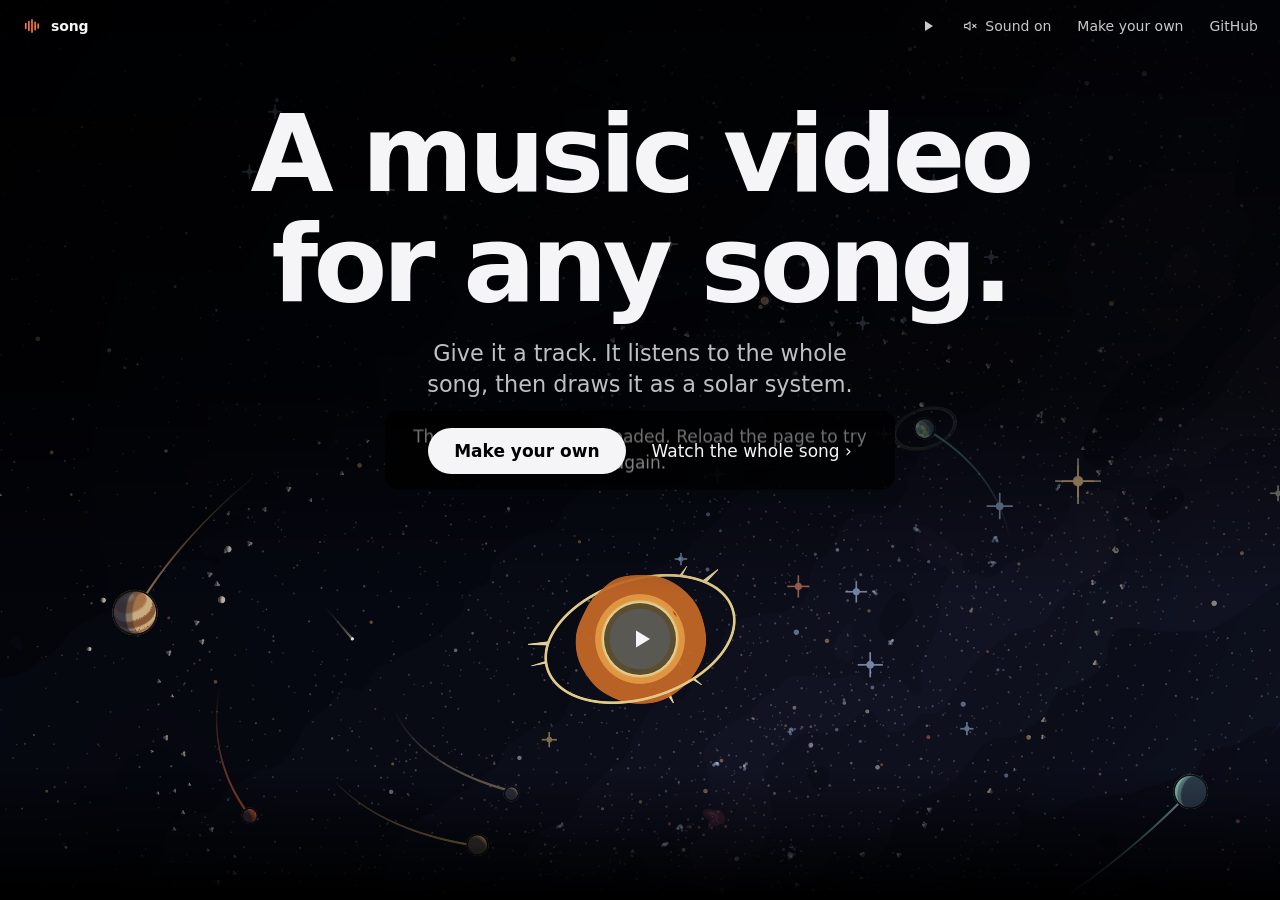
==== docs/index.html @ 8a6f92f2 "The picture is drawn under Safari's glass bar: it is part of a page that stands still, and what is r" ====
<!doctype html>
<html lang="en">
<head>
<meta charset="utf-8">
<meta name="viewport" content="width=device-width, initial-scale=1, viewport-fit=cover">
<meta name="color-scheme" content="dark">
<meta name="theme-color" content="#000000">
<title>song: a music video for any song</title>
<meta name="description" content="Give it a track. It listens to the whole song, then draws it as a solar system where every beat, note and word moves something. Free, open source, and made on your own Mac.">
<link rel="canonical" href="https://jugalm.com/song/">
<meta property="og:type" content="website">
<meta property="og:site_name" content="song">
<meta property="og:title" content="song: a music video for any song">
<meta property="og:description" content="Give it a track. It listens to the whole song, then draws it as a solar system where every beat, note and word moves something.">
<meta property="og:url" content="https://jugalm.com/song/">
<meta property="og:image" content="https://jugalm.com/song/img/card.jpg">
<meta property="og:image:width" content="1200">
<meta property="og:image:height" content="630">
<meta property="og:image:alt" content="A music video for any song. The Sun and its planets, drawn from a song.">
<meta name="twitter:card" content="summary_large_image">
<meta name="twitter:image" content="https://jugalm.com/song/img/card.jpg">
<script type="application/ld+json">{"@context":"https://schema.org","@type":"SoftwareApplication","@id":"https://jugalm.com/song/#app","name":"song","url":"https://jugalm.com/song/","applicationCategory":"MultimediaApplication","operatingSystem":"macOS","dateCreated":"2026","image":"https://jugalm.com/song/img/cosmos-still.webp","description":"Give it a track. It listens to the whole song, then draws it as a solar system where every beat, note and word moves something. Free, open source, and made on your own Mac.","sameAs":"https://github.com/nuterian/song","license":"https://opensource.org/licenses/MIT","offers":{"@type":"Offer","price":"0","priceCurrency":"USD"},"author":{"@type":"Person","@id":"https://jugalm.com/#me","name":"Jugal Manjeshwar","url":"https://jugalm.com/"},"isPartOf":{"@id":"https://jugalm.com/#site"}}</script>
<link rel="apple-touch-icon" href="video/icons/icon-180.png">
<link rel="icon" href="data:image/svg+xml,%3Csvg xmlns='http://www.w3.org/2000/svg' viewBox='0 0 32 32'%3E%3Crect width='32' height='32' rx='7' fill='%230b0d11'/%3E%3Cpath d='M6 20 L6 12 M11 23 L11 9 M16 26 L16 6 M21 22 L21 10 M26 19 L26 13' stroke='%23ff7a3d' stroke-width='2.6' stroke-linecap='round'/%3E%3C/svg%3E">
<!-- The poster is what the page paints first; the live picture arrives over it. -->
<link rel="preload" as="image" href="img/cosmos-still.webp" fetchpriority="high" media="(min-aspect-ratio: 1/1)">
<link rel="preload" as="image" href="img/cosmos-still-tall.webp" fetchpriority="high" media="(max-aspect-ratio: 1/1)">
<script>document.documentElement.classList.add("js");</script>
<style>
:root{
  --ink:#f5f5f7; --dim:#a1a1a6; --faint:#86868b; --line:#1d1d1f; --accent:#ff7a3d;
  --ease:cubic-bezier(.16,.84,.34,1);
  --mono:ui-monospace,SFMono-Regular,"SF Mono",Menlo,monospace;
}
*{box-sizing:border-box}
html{-webkit-text-size-adjust:100%;background:#000;overflow:hidden}
body{margin:0;background:#000;color:var(--ink);
  font:1.1875rem/1.45 -apple-system,BlinkMacSystemFont,"SF Pro Display","Segoe UI",system-ui,sans-serif;
  -webkit-font-smoothing:antialiased;overflow-x:clip}
a{color:inherit;text-decoration:none}
button{font:inherit;color:inherit;background:none;border:0;padding:0;cursor:pointer}
img{display:block;max-width:100%;height:auto}
:focus-visible{outline:2px solid var(--accent);outline-offset:3px;border-radius:8px}
h1,h2{margin:0;font-weight:700;letter-spacing:-.045em;line-height:1.02;text-wrap:balance}
h1{font-size:clamp(2.75rem,min(8.4vw,13.4svh),7.75rem)}     /* by the height too: a wide, short window keeps the Sun under the words */
h2{font-size:clamp(2.5rem,7.2vw,6.5rem)}
.lede{margin:.9em auto 0;max-width:30em;color:var(--dim);font-size:clamp(1.0625rem,1.75vw,1.5rem);line-height:1.35;text-wrap:balance}

/* The bar: a name and two ways on, over the picture. */
header{position:fixed;inset:0 0 auto;height:52px;display:flex;align-items:center;gap:26px;padding:0 max(22px,env(safe-area-inset-left));
  z-index:10;font-size:0.875rem;color:rgba(245,245,247,.82);white-space:nowrap;transition:background .4s var(--ease)}
header.solid{background:rgba(0,0,0,.72);backdrop-filter:saturate(1.6) blur(18px);-webkit-backdrop-filter:saturate(1.6) blur(18px)}
header .mark{display:flex;align-items:center;gap:9px;color:var(--ink);font-weight:600;letter-spacing:-.01em;margin-right:auto}
header .mark svg{width:20px;height:20px}
header a:hover{color:var(--ink)}
header a{padding:12px 8px;margin:0 -8px}
header .ctl{padding:14px;margin:-14px}
header .mark{padding:12px 8px 12px 0;margin-left:0}

/* The film: one picture, the whole screen, and over it the page, which is what scrolls. It
   is the video itself, drawn live and silent in a frame of its own; the poster is under it
   from the first paint. The page itself does not scroll: Safari (26, on an iPhone) does not
   draw what is fixed or sticky under its glass bar at the foot, and does draw the page, so
   the picture is part of the page, standing still, and what is read scrolls over it. */
.film{--bar:0px;timeline-scope:--page}
.page{position:absolute;left:0;top:0;width:100%;height:calc(100svh + var(--bar));z-index:1;overflow-x:hidden;overflow-y:auto;overscroll-behavior:contain;scroll-timeline:--page block}
.page:focus{outline:none}
/* where the Sun is: under the window's middle by --low in the first screen and --mid after it,
   and to its right by --side (the poster, the video and the play button all go by these).
   The picture goes on under a telephone's browser bar, where the bar is glass (Safari's):
   --bar is how far past the window it goes (on the film, set by the script to the screen's
   own foot on a telephone, since Safari's 100lvh stops short of it), and the middle of what
   is seen is above it. */
.screen{position:absolute;left:0;top:0;width:100%;height:calc(100svh + var(--bar));overflow:hidden;background:#000;z-index:0;--low:21svh;--mid:calc(var(--low) + 5svh);--side:0px}
/* The poster, which the video is drawn over: as wide as the window; it sits low, the Sun
   under what is said, on every screen of the film (a little lower after the first, where
   more is said). Its top and bottom go to black under two strips of its own, so it has no
   edge wherever it sits. (A mask did that first, and a mask over a canvas that is drawn
   sixty times a second is composited sixty times a second.) */
.pic{position:absolute;left:50%;top:50%;width:min(100vw,calc(100svh * 16 / 9 * 1.12));aspect-ratio:16/9;
  translate:calc(-50% + var(--side)) calc(-50% + var(--mid) - var(--bar) / 2);scale:1.12;will-change:translate,scale;
  transition:scale 2.8s var(--ease),translate 1.6s var(--ease);
  background:#000 url(img/cosmos-still.webp) center/cover no-repeat}
.pic::before,.pic::after{content:"";position:absolute;left:0;right:0;z-index:1;pointer-events:none}
.pic::before{top:-1px;height:22%;background:linear-gradient(to bottom,#000,rgba(0,0,0,0))}
.pic::after{bottom:-1px;height:18%;background:linear-gradient(to top,#000,rgba(0,0,0,0))}
.film.live .pic{scale:1}
.film[data-beat="0"] .pic{translate:calc(-50% + var(--side)) calc(-50% + var(--low) - var(--bar) / 2)}
/* the video over it: the whole window, whatever its shape, the picture going on round its
   frame; where the poster sits is where the video's Sun is set (the script asks, a frame at a time) */
.video{position:absolute;inset:0}
.video iframe{position:absolute;inset:0;width:100%;height:100%;border:0;opacity:0;scale:1.12;transition:opacity 1.4s var(--ease),scale 2.8s var(--ease)}
.film.live .video iframe{opacity:1;scale:1}
/* what is over the picture has the dark it needs, and no more: the picture is what is shown.
   What is said is at the head of the screen, where the dark is, and the Sun is under it. */
.veil{position:absolute;inset:0;background:#000;opacity:.12;transition:opacity 1.2s var(--ease);will-change:opacity}
.film[data-beat="1"] .veil,.film[data-beat="2"] .veil,.film[data-beat="3"] .veil{opacity:.24}
/* dark for a moment, while the song is taken to where a line is sung */
.dark{position:absolute;inset:0;background:#000;opacity:0;pointer-events:none;transition:opacity .38s var(--ease)}
.film.dip .dark{opacity:1}
.fade{position:absolute;inset:0;background:
  linear-gradient(to bottom,rgba(0,0,0,.82),rgba(0,0,0,.6) 44%,rgba(0,0,0,0) 66%),
  linear-gradient(to top,#000,rgba(0,0,0,0) 14%)}
.ctl{display:inline-flex;align-items:center;gap:7px;visibility:hidden;opacity:0;transition:opacity .6s var(--ease),color .2s}
.ctl.ready{visibility:visible;opacity:1}
.ctl:hover{color:var(--ink)}
.ctl svg{width:16px;height:16px}
/* said once, under the sound control, on the first strong beat while the song is silent */
.snd{position:relative;display:inline-flex}
.hint{position:absolute;top:100%;left:50%;translate:-50% 4px;padding-top:7px;white-space:nowrap;font-size:0.8125rem;color:var(--ink);pointer-events:none;
  opacity:0;transition:opacity .7s var(--ease),translate .7s var(--ease)}
.hint.on{opacity:1;translate:-50% 0}
header.solid .hint{opacity:0}
/* where the video has not started by itself (or is not to, with less motion asked for): on
   the Sun, as a video's play button is on its picture */
.playbig{position:absolute;left:calc(50% + var(--side));top:calc(50% + var(--mid) - var(--bar) / 2);margin:-36px 0 0 -36px;z-index:3;width:72px;height:72px;border-radius:50%;display:none;place-items:center;
  background:rgba(0,0,0,.6);box-shadow:0 0 0 1px rgba(255,255,255,.25);color:var(--ink)}
.film.still .cue{visibility:hidden}      /* not its opacity: where the scroll moves that, the scroll has the last word */
/* paused or played by a click on the picture: said once, in the middle, and gone */
.blip{position:absolute;inset:0;margin:auto;z-index:3;width:72px;height:72px;border-radius:50%;display:grid;place-items:center;pointer-events:none;
  background:rgba(0,0,0,.55);color:var(--ink);opacity:0;scale:.8}
.blip svg{width:26px;height:26px}
.blip.shown{animation:blip .7s var(--ease)}
@keyframes blip{0%{opacity:0;scale:.8}25%{opacity:1;scale:1}100%{opacity:0;scale:1.12}}
.beats{cursor:pointer}
.playbig svg{width:24px;height:24px;margin-left:3px}
.film.still .playbig{display:grid}
.film[data-beat="0"] .playbig{top:calc(50% + var(--low) - var(--bar) / 2)}

/* What is said over it: one thing to a screen. */
.beats{position:relative}
.beat{min-height:100svh;display:grid;place-content:start center;justify-items:center;text-align:center;padding:clamp(80px,11svh,130px) 24px 64px}
.beat a,.beat button{pointer-events:auto}
.beat .lede{color:rgba(245,245,247,.88)}
.hero .lede{color:rgba(245,245,247,.78)}
html.js .beat > *{opacity:0;transform:translateY(34px);transition:opacity .9s var(--ease),transform 1.1s var(--ease)}
html.js .beat.on > *{opacity:1;transform:none}
html.js .beat.on > :nth-child(2){transition-delay:.12s}
html.js .beat.on > :nth-child(3){transition-delay:.24s}
.go{margin-top:1.7em;display:flex;flex-wrap:wrap;gap:12px 26px;align-items:center;justify-content:center;font-size:1.0625rem}
.btn{display:inline-flex;align-items:center;height:46px;padding:0 26px;border-radius:23px;background:var(--ink);color:#000;font-weight:600;
  transition:transform .25s var(--ease)}
.btn:hover{transform:scale(1.04)}
.more{color:var(--ink);display:inline-block;padding:10px 4px;margin:-10px -4px}
.more::after{content:" \203A"}
.more:hover{text-decoration:underline;text-underline-offset:4px}
.cue{position:absolute;left:50%;bottom:calc(26px + var(--bar));z-index:2;width:22px;height:34px;margin-left:-11px;border-radius:11px;box-shadow:0 0 0 1.5px rgba(245,245,247,.5);
  transition:opacity .5s var(--ease)}
.cue::after{content:"";position:absolute;left:50%;top:7px;width:3px;height:7px;margin-left:-1.5px;border-radius:2px;background:var(--ink);animation:cue 1.9s var(--ease) infinite}
@keyframes cue{0%{transform:none;opacity:1}70%,100%{transform:translateY(11px);opacity:0}}
.film:not([data-beat="0"]) .cue{opacity:0}
/* what was heard: the song's own moments, running through now (video/heard.js) */
.heard{display:block;width:min(86vw,640px);height:98px;margin-top:1.9em;visibility:hidden}
.heard.ready{visibility:visible}
.seg{display:inline-flex;margin-top:1.6em;border-radius:22px;font-size:0.9375rem;background:rgba(28,28,30,.9)}
.seg button{height:44px;padding:0 18px;color:var(--dim)}
.seg button:hover{color:var(--ink)}
.seg button{transition:color .3s var(--ease),background .3s var(--ease)}
.seg button{border-radius:22px}
.seg button.on{color:#000;background:var(--ink)}

/* After the film: that it is yours to direct, and how to have it. */
/* The picture goes on under them, further off: the camera goes down from the Sun into the
   sky as the film ends, and the dark deepens (the script, by how far the film has gone) */
.dusk{position:absolute;inset:0;background:#000;opacity:0;pointer-events:none}
section.own,section.get{position:relative;z-index:2;text-align:center;padding:clamp(90px,14svh,170px) 24px 0}
.shot{margin:clamp(40px,6svh,72px) auto 0;width:min(100%,1280px,calc((100svh - 150px) * 1.6));min-width:min(100%,320px);border-radius:16px;box-shadow:0 0 0 1px var(--line)}
.three{margin:clamp(40px,6svh,70px) auto 0;max-width:1080px;display:grid;grid-template-columns:repeat(3,1fr);gap:28px 40px;text-align:left}
.three b{display:block;font-size:clamp(1.25rem,2vw,1.625rem);font-weight:650;letter-spacing:-.02em;margin-bottom:.3em}
.three span{color:var(--dim);font-size:1.0625rem;line-height:1.4}
section.get{padding-bottom:clamp(70px,10svh,120px)}
.code{position:relative;margin:clamp(34px,5svh,56px) auto 0;width:min(100%,660px);text-align:left;background:#0d0d0f;border-radius:16px;box-shadow:0 0 0 1px var(--line);
  padding:20px 60px 20px 22px;font:0.90625rem/1.8 var(--mono);color:var(--ink);overflow-x:auto;white-space:pre}
.code .c{color:var(--faint)}
.copy{position:absolute;top:8px;right:8px;width:44px;height:44px;border-radius:9px;display:grid;place-items:center;color:var(--dim)}
.copy:hover{background:var(--line);color:var(--ink)}
.copy svg{width:17px;height:17px}
/* a telephone cannot run the install: it sends the page to the Mac that can */
.send{display:none;margin-top:clamp(34px,5svh,56px)}
.send p{margin:14px 0 0;color:var(--dim);font-size:0.9375rem}
@media (hover:none) and (pointer:coarse){
  .send{display:block}
  .send + .code{margin-top:28px}
}
.fine{margin:26px auto 0;color:var(--dim);font-size:0.875rem;line-height:1.55;max-width:44em}
/* what is read after the film is nearly white, so the picture under it may be less dark */
section.own .lede,section.get .lede,.three span,.fine,.send p{color:rgba(245,245,247,.82)}
footer{position:relative;z-index:2;padding:0 24px calc(40px + var(--bar));text-align:center;color:rgba(245,245,247,.72);font-size:0.8125rem}
footer a{display:inline-block;padding:14px 0;margin:-14px 0}
footer a:hover{color:var(--ink)}

/* The scroll itself moves things, where the browser can tie them to it: the picture up
   to the middle, the dark over it, each statement in and out as its screen goes by, what
   comes after the film as it is reached. Those run where the page is composited, not in a
   script, and go exactly as far as the scroll has. Where the browser cannot, the classes
   the script sets do the same in steps, eased; with no script, everything is simply there. */
@supports (animation-timeline: view()) {
  @media (prefers-reduced-motion:no-preference){
    .pic{transition:scale 2.8s var(--ease);animation:seat linear both;animation-timeline:--page;animation-range:0svh 100svh}
    .veil{transition:none;animation:dim linear both;animation-timeline:--page;animation-range:12svh 92svh}
    .cue{animation:gone linear both;animation-timeline:--page;animation-range:0svh 24svh}
    .beat{view-timeline:--beat block}
    html.js .beat > *{opacity:1;transform:none;transition:none}
    html.js .beat.hero > *{animation:leave linear both;animation-timeline:--page;animation-range:6svh 60svh}
    html.js .beat:not(.hero) > *{animation:say linear both;animation-timeline:--beat;animation-range:cover 0% cover 100%}
    .rise{animation:rise linear both;animation-timeline:view();animation-range:entry 0% entry 70%}
    .shot{animation:grow linear both;animation-timeline:view();animation-range:entry 0% cover 38%}
  }
}
@keyframes seat{from{translate:calc(-50% + var(--side)) calc(-50% + var(--low) - var(--bar) / 2)}to{translate:calc(-50% + var(--side)) calc(-50% + var(--mid) - var(--bar) / 2)}}
@keyframes dim{from{opacity:.12}to{opacity:.24}}
@keyframes gone{to{opacity:0}}
@keyframes leave{to{opacity:0;translate:0 -70px}}
@keyframes say{0%,20%{opacity:0;translate:0 60px}40%,60%{opacity:1;translate:0 0}80%,100%{opacity:0;translate:0 -60px}}
@keyframes rise{from{opacity:0;transform:translateY(48px)}}
@keyframes grow{from{opacity:.2;transform:scale(.86)}}

/* wide and short: the words take more of the height, so the picture sits lower still */
@media (min-aspect-ratio:19/10){
  .screen{--low:28svh}
  h1{font-size:clamp(2.75rem,min(8.4vw,11.5svh),7.75rem)}
  .fade{background:
    linear-gradient(to bottom,rgba(0,0,0,.84),rgba(0,0,0,.62) 46%,rgba(0,0,0,0) 70%),
    linear-gradient(to top,#000,rgba(0,0,0,0) 14%)}
}
/* upright (a telephone in the hand): the tall picture, the one the studio exports for it,
   filling the screen; a screen narrower than 9:16 loses a little of its sides, where nothing
   is. What is said is at the head of each screen and what is done at its foot, with the Sun
   between them. */
@media (max-aspect-ratio:1/1){
  /* the Sun in the middle of the room left between what is said and what is done */
  .screen{--low:calc(20px + 3.5svh);--mid:var(--low);--shade:330px}
  .pic{width:max(100vw,calc(100svh * 9 / 16));aspect-ratio:9/16;
    background-image:url(img/cosmos-still-tall.webp)}
  .pic::before{height:16%}
  .pic::after{height:12%}
  .fade{background:
    linear-gradient(to bottom,rgba(0,0,0,.86),rgba(0,0,0,.62) 240px,rgba(0,0,0,0) var(--shade)),
    linear-gradient(to top,rgba(0,0,0,.35),rgba(0,0,0,.86) var(--bar),rgba(0,0,0,.5) calc(var(--bar) + 90px),rgba(0,0,0,0) calc(var(--bar) + 190px))}
  /* a screen in three: what is said at its head, the Sun in the middle, and what is done
     at its foot, where the thumb is (the page's buttons, what was heard, the cameras) */
  .beat{display:flex;flex-direction:column;justify-content:start;align-items:center;height:100svh;padding:76px 20px calc(34px + env(safe-area-inset-bottom))}
  .go,.heard,.seg{margin-top:auto}
  .cue{display:none}
  header{gap:20px}
  .ctl span{display:none}
  .playbig{width:60px;height:60px;margin:-30px 0 0 -30px}
  /* the copy button is beside the first line, which is short: the rest may have the width,
     and a line that still does not fit goes on to the next rather than out of sight */
  .code{font-size:0.75rem;padding:18px 16px;white-space:pre-wrap;overflow-wrap:anywhere}
}
/* a telephone on its side: no height for words over the Sun, so they are beside it, the
   words on the left and the Sun on the right */
@media (min-aspect-ratio:1/1) and (max-height:500px){
  .screen{--low:14px;--mid:14px;--side:22vw}
  .fade{background:
    linear-gradient(to right,rgba(0,0,0,.86),rgba(0,0,0,.6) 44%,rgba(0,0,0,0) 64%),
    linear-gradient(to bottom,rgba(0,0,0,.8),rgba(0,0,0,.52) 60px,rgba(0,0,0,0) 110px)}
  .beat{place-content:center start;justify-items:start;text-align:left;padding:60px 0 20px max(32px,calc(env(safe-area-inset-left) + 12px))}
  .beat > *{max-width:min(46vw,440px)}
  h1,h2{font-size:clamp(1.875rem,min(12svh,5.4vw),3.25rem);text-wrap:pretty}
  .beat .lede{margin-left:0;font-size:1rem;text-wrap:pretty}
  .go{justify-content:flex-start;margin-top:1.1em;gap:10px 22px}
  .heard{width:min(46vw,440px);margin-top:.9em}
  .seg{margin-top:1.1em}
  .cue{display:none}
}
/* three abreast while each has room for a line of a few words; one above another below that */
@media (max-width:640px){
  .three{grid-template-columns:1fr;text-align:center;max-width:26em}
}
/* a finger has no mouse to scroll with: the cue is a plain mark */
@media (hover:none){
  .cue{width:2px;height:34px;margin-left:-1px;border-radius:1px;box-shadow:none;background:rgba(245,245,247,.3)}
  .cue::after{top:0;width:2px;height:12px;margin-left:-1px;border-radius:1px}
}
@media (max-width:360px){
  header{gap:12px;padding:0 14px}
}
@media (prefers-reduced-motion:reduce){
  .pic,.video iframe,.veil,.dark,.btn,.seg button,.hint{transition:none}
  html.js .beat > *{opacity:1;transform:none;transition:none}
  .cue::after{animation:none}
}
</style>
</head>
<body>

<header id="bar">
  <a class="mark" href="./" aria-label="song">
    <svg viewBox="0 0 32 32" aria-hidden="true"><path d="M6 20V12M11 23V9M16 26V6M21 22V10M26 19V13" stroke="#ff7a3d" stroke-width="2.6" stroke-linecap="round" fill="none"/></svg>song
  </a>
  <button class="ctl" id="pause" aria-label="Pause"></button>
  <span class="snd"><button class="ctl" id="sound" aria-label="Sound on"></button><span class="hint" id="hint" aria-hidden="true">Best with sound</span></span>
  <a href="#get">Make your own</a>
  <a href="https://github.com/nuterian/song">GitHub</a>
</header>

<div class="film" id="film" data-beat="0">
  <div class="screen">
    <div class="pic" id="pic" role="img" aria-label="The music video for Gravity in Motion, drawn live: the Sun and its planets moving with the song"></div>
    <div class="video" id="video"></div>
    <div class="veil"></div>
    <div class="dark"></div>
    <div class="fade"></div>
    <div class="dusk" id="dusk"></div>
    <button class="playbig" id="playbig" aria-label="Play the video">
      <svg viewBox="0 0 24 24" aria-hidden="true"><path d="M6 3.5v17l14-8.5z" fill="currentColor"/></svg>
    </button>
    <span class="blip" id="blip" aria-hidden="true"></span>
    <span class="cue" aria-hidden="true"></span>
  </div>

  <div class="page" id="page" tabindex="-1">
  <main>
  <div class="beats">
    <section class="beat hero on" data-beat="0">
      <h1>A music video<br>for any song.</h1>
      <p class="lede">Give it a track. It listens to the whole song, then draws it as a solar system.</p>
      <div class="go">
        <a class="btn" href="#get">Make your own</a>
        <a class="more" href="video/">Watch the whole song</a>
      </div>
    </section>

    <section class="beat" data-beat="1" data-camera="static" data-words="off">
      <h2>First, it listens.</h2>
      <p class="lede">The whole song, before a frame is drawn. Every kick, every note, every sung word, heard in the song itself.</p>
      <canvas class="heard" id="heard" role="img" aria-label="The kick, the bass, the notes and the voice of the song, each moment marked as it plays"></canvas>
    </section>

    <section class="beat" data-beat="2" data-camera="cinematic" data-words="on">
      <h2>Then everything moves.</h2>
      <p class="lede">The kick pulls the orbits. The bass charges the Sun. The words arrive as they are sung.</p>
    </section>

    <section class="beat" data-beat="3" data-camera="hybrid" data-words="on">
      <h2>Three cameras.<br>One song.</h2>
      <p class="lede">Switch while it plays.</p>
      <span class="seg" id="cams" role="group" aria-label="Camera"></span>
    </section>
  </div>

<section class="own">
  <h2 class="rise">Then direct it<br>yourself.</h2>
  <p class="lede rise">Change a shot. Move a moment. Or just ask.</p>
  <img class="shot" src="img/studio-1440.webp" srcset="img/studio-1440.webp 1440w, img/studio.webp 2880w" sizes="min(100vw - 48px, 1280px)"
       width="2880" height="1800" loading="lazy" decoding="async"
       alt="The studio: the video, with the planets in a line, above a timeline of the song's sections, camera shots and lyric lines">
  <div class="three">
    <p class="rise"><b>By hand.</b><span>Shots, moments and words sit on one timeline. Drag them. The video follows in under two seconds.</span></p>
    <p class="rise"><b>By asking.</b><span>Say it in words. A model on your own Mac, through Ollama, proposes the change, and you decide.</span></p>
    <p class="rise"><b>To keep.</b><span>1080p at 60 frames a second, wide or tall, with the words burned in. Or a seamless loop for Spotify's Canvas.</span></p>
  </div>
</section>

<section class="get" id="get">
  <h2 class="rise">Free. Open.<br>On your Mac.</h2>
  <p class="lede rise">No account, no uploads, no keys. Everything runs where your music is.</p>
  <div class="send rise"><button class="btn" id="send">Send to my Mac</button><p>It runs on a Mac with Apple Silicon.</p></div>
  <div class="code rise" id="code"><span class="c"># macOS, Apple Silicon</span>
git clone https://github.com/nuterian/song
cd song && ./setup.sh
visuals/.venv/bin/python -m visuals studio<button class="copy" id="copy" aria-label="Copy the commands"></button></div>
  <p class="fine">The install is 2.1 GB, plus about 8 GB of free models it asks before fetching. On an M4 MacBook Air, a 5-minute song with lyrics takes about 12 minutes to prepare. The model that times the lyrics is licensed for non-commercial use.</p>
</section>
  </main>

  <footer>
    <a href="https://github.com/nuterian/song">github.com/nuterian/song</a> · MIT · made by <a href="https://jugalm.com/">Jugal Manjeshwar</a>
  </footer>
  </div>
</div>

<script>
// The film is the video itself, drawn live by the player in a frame of its own
// (video/?bare=1), silent until asked. What is said over it, a screen at a time, also
// directs it: each statement names the camera it is seen through and whether the words
// show. Nothing here is needed to read the page: without it the poster stands and every
// line is there.
(function () {
  var film = document.getElementById("film"), pic = document.getElementById("pic");
  var sound = document.getElementById("sound"), pause = document.getElementById("pause"), blip = document.getElementById("blip");
  var cams = document.getElementById("cams"), bar = document.getElementById("bar"), hint = document.getElementById("hint");
  var ICON = {
    off: '<svg viewBox="0 0 24 24" fill="none" stroke="currentColor" stroke-width="1.7" stroke-linecap="round" stroke-linejoin="round" aria-hidden="true"><path d="M4 9.5v5h3.5L12 18V6L7.5 9.5z"/><path d="m16 9.5 5 5M21 9.5l-5 5"/></svg>',
    on: '<svg viewBox="0 0 24 24" fill="none" stroke="currentColor" stroke-width="1.7" stroke-linecap="round" stroke-linejoin="round" aria-hidden="true"><path d="M4 9.5v5h3.5L12 18V6L7.5 9.5z"/><path d="M15.5 9a4.2 4.2 0 0 1 0 6M18.2 6.5a8 8 0 0 1 0 11"/></svg>',
    copy: '<svg viewBox="0 0 24 24" fill="none" stroke="currentColor" stroke-width="1.7" stroke-linecap="round" stroke-linejoin="round" aria-hidden="true"><rect x="8.5" y="8.5" width="11" height="11" rx="2"/><path d="M15.5 8.5V6.5a2 2 0 0 0-2-2h-7a2 2 0 0 0-2 2v7a2 2 0 0 0 2 2h2"/></svg>',
    done: '<svg viewBox="0 0 24 24" fill="none" stroke="currentColor" stroke-width="1.9" stroke-linecap="round" stroke-linejoin="round" aria-hidden="true"><path d="m5 12.5 4.5 4.5L19 7.5"/></svg>',
    play: '<svg viewBox="0 0 24 24" aria-hidden="true"><path d="M7.5 4.5v15l12-7.5z" fill="currentColor"/></svg>',
    pause: '<svg viewBox="0 0 24 24" aria-hidden="true"><path d="M7 5h3.4v14H7zM13.6 5H17v14h-3.4z" fill="currentColor"/></svg>'
  };
  var frame = null, player = null, beat = null, away = false, stopped = false, fader = 0, past = 0;
  // where in the song it begins: four seconds before its strongest re-entry, so that the
  // page opens into it; unless the address says otherwise (?t=)
  var from = Number(new URLSearchParams(location.search).get("t")) || 92;
  // the frame: tall where the window is upright, and changed with it if it is turned
  var upright = matchMedia("(max-aspect-ratio: 1/1)");
  // The video has the whole window; the poster under it is where the page's style sets it
  // (low in the hero, up to the middle as the page is read), and the video's picture is set
  // by as much: how far the poster's middle is under the window's.
  var screen_ = document.querySelector(".screen");
  function lift() {
    var p = pic.getBoundingClientRect(), s = screen_.getBoundingClientRect();
    return Math.round(p.top + p.height / 2 - s.top - s.height / 2);
  }
  function aside() {
    var p = pic.getBoundingClientRect(), s = screen_.getBoundingClientRect();
    return Math.round(p.left + p.width / 2 - s.left - s.width / 2);
  }
  // a telephone draws as many pixels as it keeps up with (as the demo's page has it)
  var phone = matchMedia("(hover: none) and (pointer: coarse)").matches && Math.min(screen.width, screen.height) < 600;

  // the song's loudness, eased to where it is wanted: nothing starts or stops at full
  function fade(to, ms, then) {
    var a = player.audio, from = a.volume, t0 = performance.now();
    clearInterval(fader);
    fader = setInterval(function () {
      var w = Math.min((performance.now() - t0) / ms, 1);
      a.volume = Math.max(0, Math.min(1, from + (to - from) * w * (2 - w)));
      if (w >= 1) { clearInterval(fader); if (then) then(); }
    }, 16);
  }
  function rest(then) { fade(0, 260, function () { player.audio.pause(); if (then) then(); }); }
  function go() { player.audio.volume = 0; var p = player.audio.play(); if (p && p.catch) p.catch(function () {}); fade(1, 420); }

  function said() {
    var paused = !player || player.audio.paused || stopped;
    pause.innerHTML = paused ? ICON.play : ICON.pause;
    pause.setAttribute("aria-label", paused ? "Play" : "Pause");
  }
  // pause or play, asked for: by the button in the bar, a click on the picture, or K (as a
  // video site has it; the space bar is left to page down, as on any page)
  function toggle(shown) {
    if (!player) return;
    stopped = !player.audio.paused && !stopped;
    if (stopped) rest(); else go();
    film.classList.remove("still");
    said();
    if (shown) {
      blip.innerHTML = stopped ? ICON.pause : ICON.play;
      blip.classList.remove("shown"); void blip.offsetWidth; blip.classList.add("shown");
    }
  }

  function say() {
    var muted = !player || player.audio.muted;
    sound.innerHTML = (muted ? ICON.off : ICON.on) + '<span aria-hidden="true">' + (muted ? "Sound on" : "Sound off") + "</span>";
    sound.setAttribute("aria-label", muted ? "Sound on" : "Sound off");
  }

  // That it has a sound is said once, quietly, while it is silent: under the sound control,
  // up as the song's next strong beat lands (a re-entry if one is near, else a kick), the
  // control swelling with it; and gone a few seconds after, or as soon as the sound is on.
  function nudge() {
    var t = player.time(), near = function (x) { return x >= t + 2 && x <= t + 14; };
    var beats = (player.drops || []).filter(near);
    if (!beats.length && player.heard) beats = player.heard.kick.t.filter(near);
    var wait = (beats.length ? beats[0] - t : 3) * 1000;
    setTimeout(function () {
      if (!player.audio.muted || player.audio.paused || stopped || away) return;
      hint.classList.add("on");
      var icon = sound.querySelector("svg");
      if (icon && icon.animate) icon.animate([{ scale: 1 }, { scale: 1.3, offset: .4 }, { scale: 1 }], { duration: 1000, delay: 200, easing: "ease-in-out" });
      setTimeout(function () { hint.classList.remove("on"); }, 6000);
    }, Math.max(wait - 600, 0));
  }

  // made once, and after that only lit: one that is made again has lost the keyboard
  function cameras() {
    if (!player) return;
    if (!cams.children.length) player.variants("camera").forEach(function (name) {
      var b = document.createElement("button");
      b.textContent = name.charAt(0).toUpperCase() + name.slice(1);
      b.dataset.name = name;
      // the visitor's choice is this screen's camera from now on: back on it, it is still theirs
      b.addEventListener("click", function () { cams.closest(".beat").dataset.camera = name; player.choose("camera", name, 1.6); cameras(); });
      cams.appendChild(b);
    });
    [].forEach.call(cams.children, function (b) {
      b.className = player.chosen.camera === b.dataset.name ? "on" : "";
      b.setAttribute("aria-pressed", String(player.chosen.camera === b.dataset.name));
    });
  }

  // "The words arrive as they are sung": where no line is near, the song is taken to where
  // one is, under a moment's dark. Once, and only while it is silent: a song that is being
  // listened to is not moved.
  var arrived = false;
  function arrive() {
    if (arrived || !player || !player.audio.muted || player.audio.paused || stopped) return;
    var t = player.time(), sung = player.sung || [];
    if (!sung.length || sung.some(function (l) { return l[1] > t + 0.5 && l[0] < t + 4; })) return;
    var next = sung.filter(function (l) { return l[0] > t; })[0] || sung[0];
    arrived = true;
    film.classList.add("dip");
    setTimeout(function () {
      player.audio.currentTime = Math.max(next[0] - 1.6, 0);
      setTimeout(function () { film.classList.remove("dip"); }, 260);
    }, 400);
  }

  // a line of the song keeps clear of what the page says, and of the window's foot; upright,
  // what is done is at the foot (the style puts it there), and the line keeps above it
  function clear() {
    if (!player || !player.setClear) return;
    if (beat && beat.dataset.words === "on") arrive();
    var said = beat && beat.dataset.words === "on" ? beat.children : [], foot = innerHeight * 0.95;
    var head = parseFloat(getComputedStyle(screen_).getPropertyValue("--shade")) || 0;      // below the head's shade, upright
    [].forEach.call(said, function (el) {
      var r = el.getBoundingClientRect();
      if (upright.matches && el.matches(".go,.heard,.seg")) foot = Math.min(foot, r.top); else head = Math.max(head, r.bottom);
    });
    player.setClear(Math.round(Math.min(head, innerHeight * 0.7) + 0.02 * innerHeight), Math.round(foot - 0.02 * innerHeight));
  }

  // the statement on screen directs the picture
  function direct() {
    if (!player || !beat) return;
    var cam = beat.dataset.camera || "hybrid";
    if (player.chosen.camera !== cam) player.choose("camera", cam, 2.2);      // a move, not a cut
    player.setLyrics(beat.dataset.words === "on" && past < 0.05);
    cameras();
  }

  // `heard`: asked for with a click, so it may start with its sound on
  function start(heard) {
    if (frame) return;
    film.classList.remove("still");
    frame = document.createElement("iframe");
    frame.title = "The music video, drawn live";
    frame.setAttribute("allow", "autoplay");
    frame.setAttribute("tabindex", "-1");
    frame.src = "video/?bare=1&adapt=1&track=gravity-in-motion&camera=hybrid&lyrics=off&maxheight=" + (phone ? 1440 : 1080) + "&maxpixels=" + (phone ? 2600000 : 1920 * 1080) +
      "&lift=" + lift() + "&aside=" + aside() + "&t=" + from + "&play=1" + (heard ? "" : "&muted=1") + (upright.matches ? "&shape=tall" : "");
    document.getElementById("video").appendChild(frame);
    var tries = 0, wait = setInterval(function () {
      var w = frame.contentWindow;
      if (w && w.player) {
        clearInterval(wait);
        player = w.player;
        window.songPlayer = player;
        dispatchEvent(new CustomEvent("songplayer", { detail: player }));    // what was heard is drawn from it
        player.audio.addEventListener("volumechange", say);
        player.audio.addEventListener("volumechange", function () { if (!player.audio.muted) hint.classList.remove("on"); });
        if (player.audio.muted) {
          if (!player.audio.paused && player.audio.readyState > 2) nudge();      // it may be playing already
          else player.audio.addEventListener("playing", nudge, { once: true });
        }
        // from the first chorus to the song's own end, and then from its beginning: its
        // ending and its opening are made to be arrived at, which a jump back mid-song is not
        player.audio.addEventListener("ended", function () { player.audio.currentTime = 0; if (!stopped) go(); });
        // a browser that will not start it unasked: the play button, and a click starts it with its sound
        player.audio.addEventListener("play", function () { film.classList.remove("still"); said(); });
        player.audio.addEventListener("pause", said);
        setTimeout(function () { if (player.audio.paused && !away && !stopped) film.classList.add("still"); }, 1500);
        (function set() {
          if (player.setLift) { player.setLift(lift() + Math.round(past * innerHeight * 0.8), aside()); if (!away) clear(); }
          // the song's words give way to the page's as soon as the film begins to go
          var words = past < 0.05 && !!beat && beat.dataset.words === "on";
          if (player.lyrics !== null && player.lyrics !== words) player.setLyrics(words);
          requestAnimationFrame(set);
        })();
        say(); said(); direct();
        sound.classList.add("ready"); pause.classList.add("ready");
        setTimeout(function () { film.classList.add("live"); }, 60);    // a timer, not a frame: a page not yet shown has no frames
        // what comes after the film is decoded while there is time, not as it scrolls in
        setTimeout(function () { var im = document.querySelector(".shot"); im.loading = "eager"; if (im.decode) im.decode().catch(function () {}); }, 2500);
      } else if (++tries > 750) clearInterval(wait);       // 30 s: the poster stays, which is a page
    }, 40);
  }

  // on a telephone, the picture (and the page over it) as far down as the screen goes, under
  // a glass bar (the film's --bar, from the window's height, asked every frame as the demo's
  // page asks it)
  if (matchMedia("(hover: none) and (pointer: coarse)").matches) (function under(was) {
    var H = innerHeight, W = innerWidth, now = W + " " + H;
    if (now !== was) {
      var foot = W > H ? Math.min(screen.width, screen.height) : Math.max(screen.width, screen.height);
      film.style.setProperty("--bar", Math.max(0, Math.min(foot - H, 0.3 * H)) + "px");
    }
    requestAnimationFrame(function () { under(now); });
  })("");

  var turned = function () { if (player && player.setShape) player.setShape(upright.matches ? "tall" : "wide"); };
  if (upright.addEventListener) upright.addEventListener("change", turned); else if (upright.addListener) upright.addListener(turned);

  sound.addEventListener("click", function () {
    if (!player) return;
    var a = player.audio;
    if (a.muted) { a.volume = 0; a.muted = false; stopped = false; if (a.paused) go(); else fade(1, 420); }
    else fade(0, 260, function () { a.muted = true; a.volume = 1; });
  });
  pause.addEventListener("click", function () { toggle(false); });
  document.getElementById("playbig").addEventListener("click", function (e) {
    e.stopPropagation();
    if (!player) return start(true);
    player.audio.muted = false;
    stopped = false;
    go();
  });
  // a click or a touch on the picture, where the film is (what is read after it is not the picture's)
  var page = document.getElementById("page");
  page.addEventListener("click", function (e) {
    if (!e.target.closest(".beats") || e.target.closest("button,a")) return;
    toggle(true);
  });
  // the page is what scrolls, so the keys that scroll are its from the first; and the window
  // itself never does (a link to a place on the page may ask it to)
  if (matchMedia("(hover: hover)").matches) page.focus({ preventScroll: true });
  document.addEventListener("click", function (e) {                  // and again after a link to a place on it
    if (e.target.closest('a[href^="#"]')) setTimeout(function () { page.focus({ preventScroll: true }); }, 0);
  });
  addEventListener("scroll", function () { if (scrollX || scrollY) scrollTo(0, 0); });
  addEventListener("keydown", function (e) {
    if (e.code !== "KeyK" || e.metaKey || e.ctrlKey || e.altKey || e.target.closest("input,textarea") || away) return;
    e.preventDefault();
    toggle(true);
  });

  // which statement is on screen: the one across the middle of the window
  if ("IntersectionObserver" in window) {
    var beats = [].slice.call(document.querySelectorAll(".beat"));
    var middle = new IntersectionObserver(function (seen) {
      seen.forEach(function (e) {
        if (!e.isIntersecting) return;
        beat = e.target;
        beats.forEach(function (b) { b.classList.toggle("on", b === beat); });
        film.dataset.beat = beat.dataset.beat;
        direct();
      });
    }, { rootMargin: "-50% 0px -50% 0px" });
    beats.forEach(function (b) { middle.observe(b); });
    // past the four screens: the bar is solid
    new IntersectionObserver(function (seen) {
      away = !seen[0].isIntersecting;
      bar.classList.toggle("solid", away);
    }).observe(document.querySelector(".beats"));
  } else {
    document.documentElement.classList.remove("js");
  }

  // How far past the four screens the page is, eased: 0 while the last fills the window, 1
  // once it is half gone, before what follows is there to be read. The picture goes on under what follows, the Sun sinking out of it and
  // the dark deepening with it.
  var dusk = document.getElementById("dusk"), beatsEl = document.querySelector(".beats");
  function beyond() {
    var p = Math.min(Math.max(2 - 2 * beatsEl.getBoundingClientRect().bottom / innerHeight, 0), 1);    // done by the time half is
    past = p * p * (3 - 2 * p);
    dusk.style.opacity = (past * 0.5).toFixed(3);
  }
  document.getElementById("page").addEventListener("scroll", beyond, { passive: true });
  addEventListener("resize", beyond);
  beyond();

  // It moves by itself unless the visitor has asked for less: less motion, or less data.
  var calm = matchMedia("(prefers-reduced-motion: reduce)").matches || (navigator.connection && navigator.connection.saveData);
  if (calm) film.classList.add("still", "live");
  else start(false);

  var send = document.getElementById("send");
  send.addEventListener("click", function () {
    var link = "https://jugalm.com/song/#get";
    function told(text) { send.textContent = text; setTimeout(function () { send.textContent = "Send to my Mac"; }, 2000); }
    if (navigator.share) navigator.share({ title: "song", text: "A music video for any song. It runs on a Mac with Apple Silicon.", url: link }).catch(function () {});
    else if (navigator.clipboard) navigator.clipboard.writeText(link).then(function () { told("Link copied"); }, function () { told(link); });
    else told(link);
  });

  var copy = document.getElementById("copy"), code = document.getElementById("code");
  copy.innerHTML = ICON.copy;
  copy.addEventListener("click", function () {
    var text = code.textContent.split("\n").filter(function (l) { return l && l.charAt(0) !== "#"; }).join("\n");
    if (navigator.clipboard) navigator.clipboard.writeText(text).then(function () {
      copy.innerHTML = ICON.done;
      setTimeout(function () { copy.innerHTML = ICON.copy; }, 1600);
    });
  });
})();
</script>
<script type="module">
// What was heard, under "First, it listens.": drawn by the player's own module, from the
// player in the frame, once there is one.
import { strip } from "./video/heard.js";
const canvas = document.getElementById("heard");
const begin = (player) => { if (player.heard) { strip(canvas, player); canvas.classList.add("ready"); } };
if (window.songPlayer) begin(window.songPlayer);
else addEventListener("songplayer", (e) => begin(e.detail), { once: true });
</script>
<script src="count.js" defer></script>

</body>
</html>
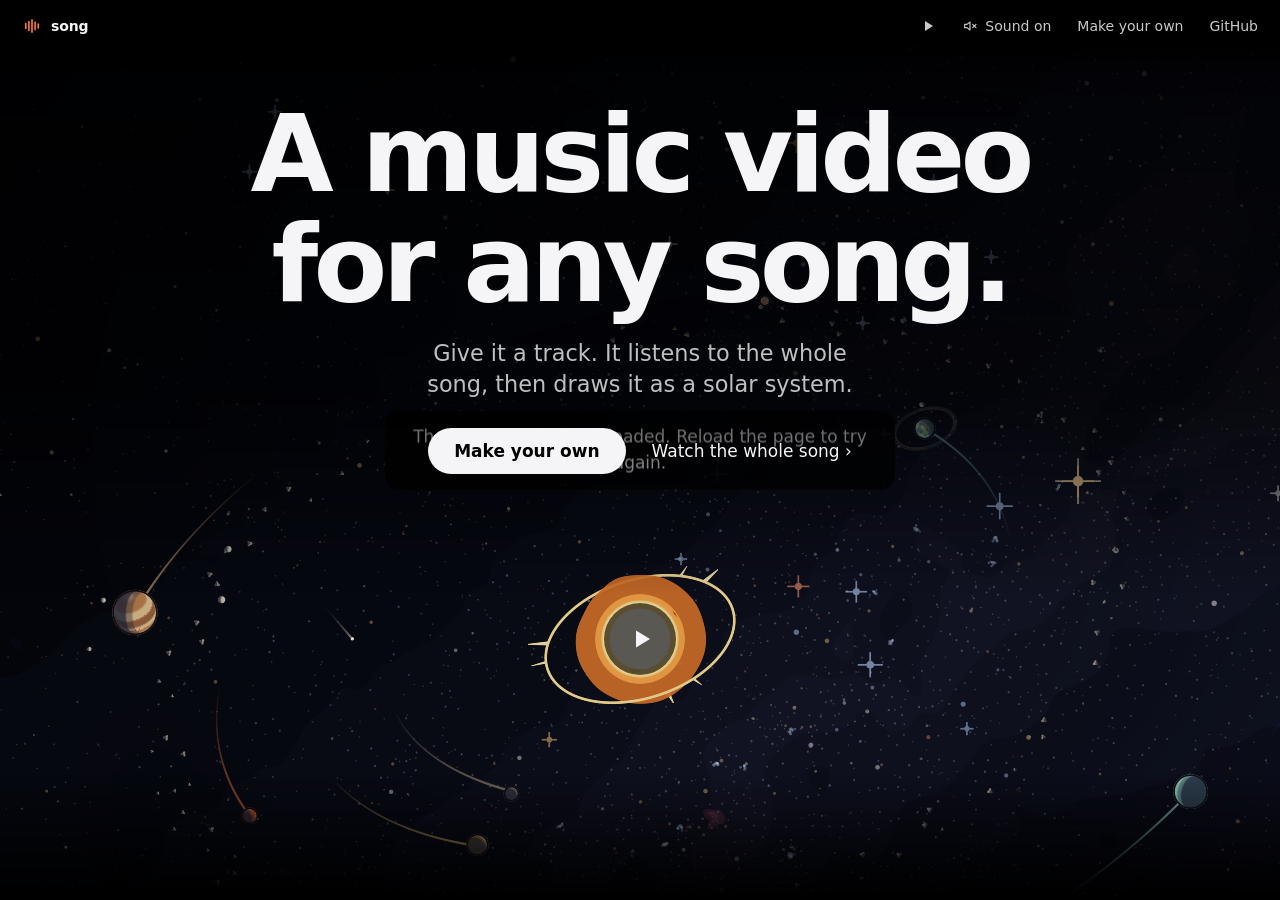
==== commit 482f2b65: "What scrolls on the landing page goes under the bar at its head, not through it The bar has a shade " ====
--- a/docs/index.html
+++ b/docs/index.html
@@ -48,8 +48,12 @@
 
 /* The bar: a name and two ways on, over the picture. */
 header{position:fixed;inset:0 0 auto;height:52px;display:flex;align-items:center;gap:26px;padding:0 max(22px,env(safe-area-inset-left));
-  z-index:10;font-size:0.875rem;color:rgba(245,245,247,.82);white-space:nowrap;transition:background .4s var(--ease)}
-header.solid{background:rgba(0,0,0,.72);backdrop-filter:saturate(1.6) blur(18px);-webkit-backdrop-filter:saturate(1.6) blur(18px)}
+  z-index:10;font-size:0.875rem;color:rgba(245,245,247,.82);white-space:nowrap}
+/* what scrolls goes under the bar, not through it: a shade, all but solid behind the bar's
+   words and gone a little under them (a blur would be drawn again with every frame of the
+   picture) */
+header::before{content:"";position:absolute;left:0;right:0;top:0;height:calc(100% + 20px);z-index:-1;pointer-events:none;
+  background:linear-gradient(to bottom,rgba(0,0,0,.97),rgba(0,0,0,.97) 40px,rgba(0,0,0,.5) 56px,rgba(0,0,0,0) 72px)}
 header .mark{display:flex;align-items:center;gap:9px;color:var(--ink);font-weight:600;letter-spacing:-.01em;margin-right:auto}
 header .mark svg{width:20px;height:20px}
 header a:hover{color:var(--ink)}
@@ -256,7 +260,7 @@
   .fade{background:
     linear-gradient(to right,rgba(0,0,0,.86),rgba(0,0,0,.6) 44%,rgba(0,0,0,0) 64%),
     linear-gradient(to bottom,rgba(0,0,0,.8),rgba(0,0,0,.52) 60px,rgba(0,0,0,0) 110px)}
-  .beat{place-content:center start;justify-items:start;text-align:left;padding:60px 0 20px max(32px,calc(env(safe-area-inset-left) + 12px))}
+  .beat{place-content:center start;justify-items:start;text-align:left;padding:76px 0 20px max(32px,calc(env(safe-area-inset-left) + 12px))}
   .beat > *{max-width:min(46vw,440px)}
   h1,h2{font-size:clamp(1.875rem,min(12svh,5.4vw),3.25rem);text-wrap:pretty}
   .beat .lede{margin-left:0;font-size:1rem;text-wrap:pretty}
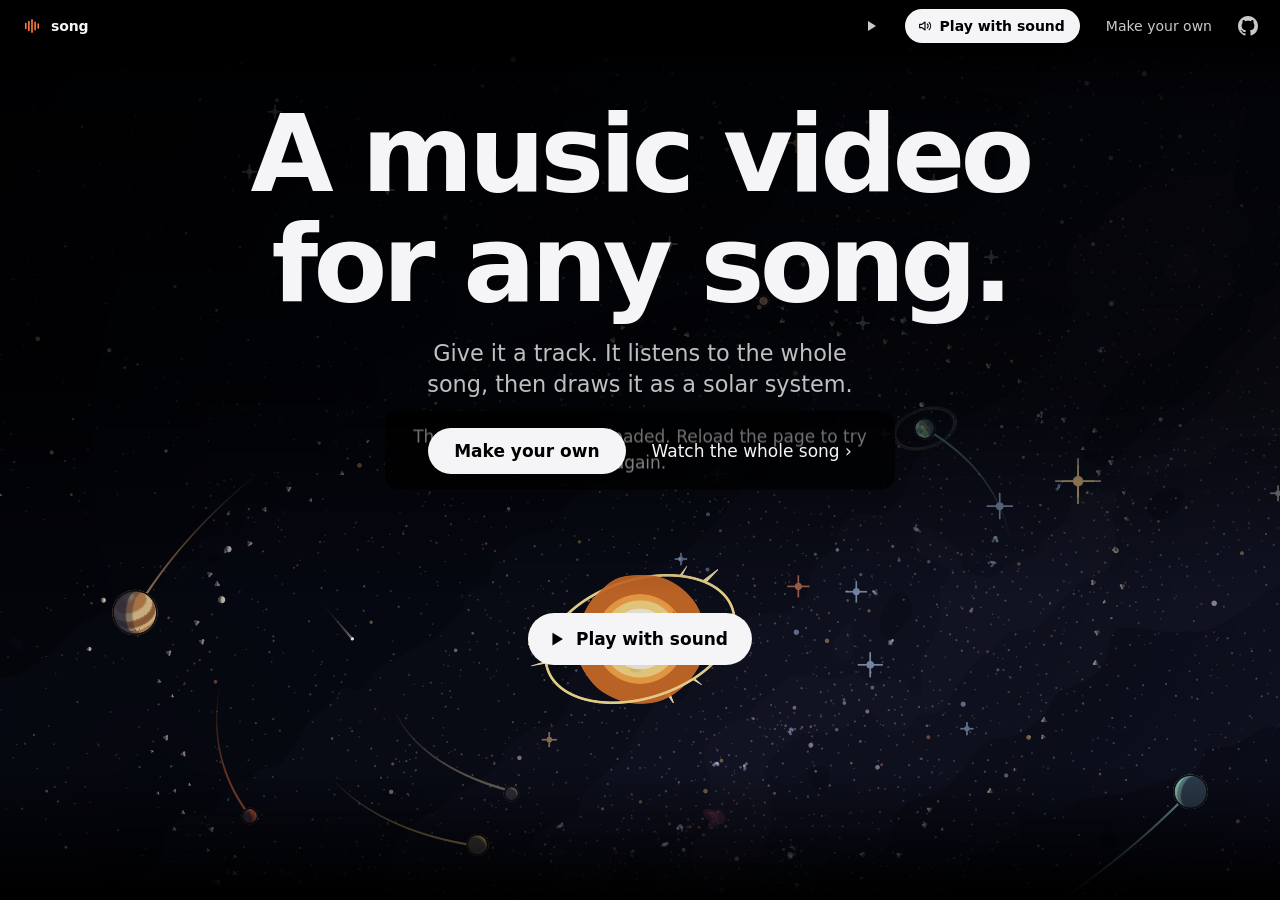
==== commit 4f4ff2cf: "A slow planet's place is exact, the song's clock does not run back, and a song the telephone stopped" ====
--- a/docs/index.html
+++ b/docs/index.html
@@ -23,8 +23,8 @@
 <link rel="apple-touch-icon" href="video/icons/icon-180.png">
 <link rel="icon" href="data:image/svg+xml,%3Csvg xmlns='http://www.w3.org/2000/svg' viewBox='0 0 32 32'%3E%3Crect width='32' height='32' rx='7' fill='%230b0d11'/%3E%3Cpath d='M6 20 L6 12 M11 23 L11 9 M16 26 L16 6 M21 22 L21 10 M26 19 L26 13' stroke='%23ff7a3d' stroke-width='2.6' stroke-linecap='round'/%3E%3C/svg%3E">
 <!-- The poster is what the page paints first; the live picture arrives over it. -->
-<link rel="preload" as="image" href="img/cosmos-still.webp" fetchpriority="high" media="(min-aspect-ratio: 1/1)">
-<link rel="preload" as="image" href="img/cosmos-still-tall.webp" fetchpriority="high" media="(max-aspect-ratio: 1/1)">
+<link rel="preload" as="image" href="img/poster.webp" fetchpriority="high" media="(min-aspect-ratio: 1/1)">
+<link rel="preload" as="image" href="img/poster-tall.webp" fetchpriority="high" media="(max-aspect-ratio: 1/1)">
 <script>document.documentElement.classList.add("js");</script>
 <style>
 :root{
@@ -76,18 +76,20 @@
    own foot on a telephone, since Safari's 100lvh stops short of it), and the middle of what
    is seen is above it. */
 .screen{position:absolute;left:0;top:0;width:100%;height:calc(100svh + var(--bar));overflow:hidden;background:#000;z-index:0;--low:21svh;--mid:calc(var(--low) + 5svh);--side:0px}
-/* The poster, which the video is drawn over: as wide as the window; it sits low, the Sun
-   under what is said, on every screen of the film (a little lower after the first, where
-   more is said). Its top and bottom go to black under two strips of its own, so it has no
-   edge wherever it sits. (A mask did that first, and a mask over a canvas that is drawn
-   sixty times a second is composited sixty times a second.) */
-.pic{position:absolute;left:50%;top:50%;width:min(100vw,calc(100svh * 16 / 9 * 1.12));aspect-ratio:16/9;
+/* The poster, which the video is drawn over: the video's own frame at the moment the page
+   begins (1:32), at the size and in the place the video draws that frame, so that one
+   crosses into the other unseen (it was another moment, larger: two Suns for a moment). It
+   sits low, the Sun under what is said, on every screen of the film (a little lower after
+   the first, where more is said). Its top and bottom go to black under two strips of its
+   own, so it has no edge wherever it sits. (A mask did that first, and a mask over a canvas
+   that is drawn sixty times a second is composited sixty times a second.) */
+.pic{position:absolute;left:50%;top:50%;width:min(100vw,calc(100svh * 16 / 9));aspect-ratio:16/9;
   translate:calc(-50% + var(--side)) calc(-50% + var(--mid) - var(--bar) / 2);scale:1.12;will-change:translate,scale;
   transition:scale 2.8s var(--ease),translate 1.6s var(--ease);
-  background:#000 url(img/cosmos-still.webp) center/cover no-repeat}
+  background:#000 url(img/poster.webp) center/cover no-repeat}
 .pic::before,.pic::after{content:"";position:absolute;left:0;right:0;z-index:1;pointer-events:none}
-.pic::before{top:-1px;height:22%;background:linear-gradient(to bottom,#000,rgba(0,0,0,0))}
-.pic::after{bottom:-1px;height:18%;background:linear-gradient(to top,#000,rgba(0,0,0,0))}
+.pic::before{top:-1px;height:8%;background:linear-gradient(to bottom,#000,rgba(0,0,0,0))}
+.pic::after{bottom:-1px;height:8%;background:linear-gradient(to top,#000,rgba(0,0,0,0))}
 .film.live .pic{scale:1}
 .film[data-beat="0"] .pic{translate:calc(-50% + var(--side)) calc(-50% + var(--low) - var(--bar) / 2)}
 /* the video over it: the whole window, whatever its shape, the picture going on round its
@@ -101,7 +103,7 @@
 .film[data-beat="1"] .veil,.film[data-beat="2"] .veil,.film[data-beat="3"] .veil{opacity:.24}
 /* dark for a moment, while the song is taken to where a line is sung */
 .dark{position:absolute;inset:0;background:#000;opacity:0;pointer-events:none;transition:opacity .38s var(--ease)}
-.film.dip .dark{opacity:1}
+.film.dip .dark{opacity:.5}      /* half dark: enough to carry the jump, not a black flash */
 .fade{position:absolute;inset:0;background:
   linear-gradient(to bottom,rgba(0,0,0,.82),rgba(0,0,0,.6) 44%,rgba(0,0,0,0) 66%),
   linear-gradient(to top,#000,rgba(0,0,0,0) 14%)}
@@ -110,15 +112,22 @@
 .ctl:hover{color:var(--ink)}
 .ctl svg{width:16px;height:16px}
 /* said once, under the sound control, on the first strong beat while the song is silent */
-.snd{position:relative;display:inline-flex}
-.hint{position:absolute;top:100%;left:50%;translate:-50% 4px;padding-top:7px;white-space:nowrap;font-size:0.8125rem;color:var(--ink);pointer-events:none;
-  opacity:0;transition:opacity .7s var(--ease),translate .7s var(--ease)}
-.hint.on{opacity:1;translate:-50% 0}
-header.solid .hint{opacity:0}
+/* The sound, while there is none: one white pill that says what it does, the most
+   prominent thing in the bar (the song is half of what this is). With the sound on, an
+   icon beside the pause, as small as it. */
+.ctl span{display:none}
+header.muted #sound{height:34px;padding:0 15px 0 12px;margin:0;border-radius:17px;background:var(--ink);color:#000;font-weight:600;position:relative;
+  transition:opacity .6s var(--ease),transform .25s var(--ease)}
+header.muted #sound span{display:inline}
+header.muted #sound::before{content:"";position:absolute;inset:-5px 0}     /* a finger's 44 px */
+header.muted #sound:hover{transform:scale(1.04)}
+header .gh svg{width:20px;height:20px;display:block}
 /* where the video has not started by itself (or is not to, with less motion asked for): on
    the Sun, as a video's play button is on its picture */
-.playbig{position:absolute;left:calc(50% + var(--side));top:calc(50% + var(--mid) - var(--bar) / 2);margin:-36px 0 0 -36px;z-index:3;width:72px;height:72px;border-radius:50%;display:none;place-items:center;
-  background:rgba(0,0,0,.6);box-shadow:0 0 0 1px rgba(255,255,255,.25);color:var(--ink)}
+.playbig{position:absolute;left:calc(50% + var(--side));top:calc(50% + var(--mid) - var(--bar) / 2);translate:-50% -50%;z-index:3;height:52px;padding:0 24px 0 20px;
+  border-radius:26px;display:none;align-items:center;gap:10px;background:var(--ink);color:#000;font-size:1.0625rem;font-weight:600;white-space:nowrap;
+  transition:scale .25s var(--ease)}
+.playbig:hover{scale:1.04}
 .film.still .cue{visibility:hidden}      /* not its opacity: where the scroll moves that, the scroll has the last word */
 /* paused or played by a click on the picture: said once, in the middle, and gone */
 .blip{position:absolute;inset:0;margin:auto;z-index:3;width:72px;height:72px;border-radius:50%;display:grid;place-items:center;pointer-events:none;
@@ -127,8 +136,8 @@
 .blip.shown{animation:blip .7s var(--ease)}
 @keyframes blip{0%{opacity:0;scale:.8}25%{opacity:1;scale:1}100%{opacity:0;scale:1.12}}
 .beats{cursor:pointer}
-.playbig svg{width:24px;height:24px;margin-left:3px}
-.film.still .playbig{display:grid}
+.playbig svg{width:18px;height:18px}
+.film.still .playbig{display:inline-flex}
 .film[data-beat="0"] .playbig{top:calc(50% + var(--low) - var(--bar) / 2)}
 
 /* What is said over it: one thing to a screen. */
@@ -172,7 +181,7 @@
 .three{margin:clamp(40px,6svh,70px) auto 0;max-width:1080px;display:grid;grid-template-columns:repeat(3,1fr);gap:28px 40px;text-align:left}
 .three b{display:block;font-size:clamp(1.25rem,2vw,1.625rem);font-weight:650;letter-spacing:-.02em;margin-bottom:.3em}
 .three span{color:var(--dim);font-size:1.0625rem;line-height:1.4}
-section.get{padding-bottom:clamp(70px,10svh,120px)}
+section.get{padding-bottom:clamp(70px,10svh,120px);min-height:calc(100svh + var(--bar))}     /* so that it can be at the head of the window */
 .code{position:relative;margin:clamp(34px,5svh,56px) auto 0;width:min(100%,660px);text-align:left;background:#0d0d0f;border-radius:16px;box-shadow:0 0 0 1px var(--line);
   padding:20px 60px 20px 22px;font:0.90625rem/1.8 var(--mono);color:var(--ink);overflow-x:auto;white-space:pre}
 .code .c{color:var(--faint)}
@@ -234,10 +243,8 @@
 @media (max-aspect-ratio:1/1){
   /* the Sun in the middle of the room left between what is said and what is done */
   .screen{--low:calc(20px + 3.5svh);--mid:var(--low);--shade:330px}
-  .pic{width:max(100vw,calc(100svh * 9 / 16));aspect-ratio:9/16;
-    background-image:url(img/cosmos-still-tall.webp)}
-  .pic::before{height:16%}
-  .pic::after{height:12%}
+  .pic{width:min(100vw,calc(100svh * 9 / 16));aspect-ratio:9/16;
+    background-image:url(img/poster-tall.webp)}
   .fade{background:
     linear-gradient(to bottom,rgba(0,0,0,.86),rgba(0,0,0,.62) 240px,rgba(0,0,0,0) var(--shade)),
     linear-gradient(to top,rgba(0,0,0,.35),rgba(0,0,0,.86) var(--bar),rgba(0,0,0,.5) calc(var(--bar) + 90px),rgba(0,0,0,0) calc(var(--bar) + 190px))}
@@ -247,8 +254,6 @@
   .go,.heard,.seg{margin-top:auto}
   .cue{display:none}
   header{gap:20px}
-  .ctl span{display:none}
-  .playbig{width:60px;height:60px;margin:-30px 0 0 -30px}
   /* the copy button is beside the first line, which is short: the rest may have the width,
      and a line that still does not fit goes on to the next rather than out of sight */
   .code{font-size:0.75rem;padding:18px 16px;white-space:pre-wrap;overflow-wrap:anywhere}
@@ -278,11 +283,16 @@
   .cue{width:2px;height:34px;margin-left:-1px;border-radius:1px;box-shadow:none;background:rgba(245,245,247,.3)}
   .cue::after{top:0;width:2px;height:12px;margin-left:-1px;border-radius:1px}
 }
+/* a telephone's bar: the name, the pause, the sound and GitHub; "Make your own" is the
+   page's own first button and its last section */
+@media (max-width:440px){
+  header .own{display:none}
+}
 @media (max-width:360px){
   header{gap:12px;padding:0 14px}
 }
 @media (prefers-reduced-motion:reduce){
-  .pic,.video iframe,.veil,.dark,.btn,.seg button,.hint{transition:none}
+  .pic,.video iframe,.veil,.dark,.btn,.seg button{transition:none}
   html.js .beat > *{opacity:1;transform:none;transition:none}
   .cue::after{animation:none}
 }
@@ -295,9 +305,9 @@
     <svg viewBox="0 0 32 32" aria-hidden="true"><path d="M6 20V12M11 23V9M16 26V6M21 22V10M26 19V13" stroke="#ff7a3d" stroke-width="2.6" stroke-linecap="round" fill="none"/></svg>song
   </a>
   <button class="ctl" id="pause" aria-label="Pause"></button>
-  <span class="snd"><button class="ctl" id="sound" aria-label="Sound on"></button><span class="hint" id="hint" aria-hidden="true">Best with sound</span></span>
-  <a href="#get">Make your own</a>
-  <a href="https://github.com/nuterian/song">GitHub</a>
+  <button class="ctl" id="sound" aria-label="Play with sound"></button>
+  <a class="own" href="#get">Make your own</a>
+  <a class="gh" href="https://github.com/nuterian/song" aria-label="GitHub"><svg viewBox="0 0 16 16" aria-hidden="true"><path fill="currentColor" d="M8 0C3.58 0 0 3.58 0 8c0 3.54 2.29 6.53 5.47 7.59.4.07.55-.17.55-.38 0-.19-.01-.82-.01-1.49-2.01.37-2.53-.49-2.69-.94-.09-.23-.48-.94-.82-1.13-.28-.15-.68-.52-.01-.53.63-.01 1.08.58 1.23.82.72 1.21 1.87.87 2.33.66.07-.52.28-.87.51-1.07-1.78-.2-3.64-.89-3.64-3.95 0-.87.31-1.59.82-2.15-.08-.2-.36-1.02.08-2.12 0 0 .67-.21 2.2.82.64-.18 1.32-.27 2-.27.68 0 1.36.09 2 .27 1.53-1.04 2.2-.82 2.2-.82.44 1.1.16 1.92.08 2.12.51.56.82 1.27.82 2.15 0 3.07-1.87 3.75-3.65 3.95.29.25.54.73.54 1.48 0 1.07-.01 1.93-.01 2.2 0 .21.15.46.55.38A8.013 8.013 0 0 0 16 8c0-4.42-3.58-8-8-8z"/></svg></a>
 </header>
 
 <div class="film" id="film" data-beat="0">
@@ -308,8 +318,8 @@
     <div class="dark"></div>
     <div class="fade"></div>
     <div class="dusk" id="dusk"></div>
-    <button class="playbig" id="playbig" aria-label="Play the video">
-      <svg viewBox="0 0 24 24" aria-hidden="true"><path d="M6 3.5v17l14-8.5z" fill="currentColor"/></svg>
+    <button class="playbig" id="playbig">
+      <svg viewBox="0 0 24 24" aria-hidden="true"><path d="M6 3.5v17l14-8.5z" fill="currentColor"/></svg>Play with sound
     </button>
     <span class="blip" id="blip" aria-hidden="true"></span>
     <span class="cue" aria-hidden="true"></span>
@@ -385,7 +395,7 @@
 (function () {
   var film = document.getElementById("film"), pic = document.getElementById("pic");
   var sound = document.getElementById("sound"), pause = document.getElementById("pause"), blip = document.getElementById("blip");
-  var cams = document.getElementById("cams"), bar = document.getElementById("bar"), hint = document.getElementById("hint");
+  var cams = document.getElementById("cams"), bar = document.getElementById("bar");
   var ICON = {
     off: '<svg viewBox="0 0 24 24" fill="none" stroke="currentColor" stroke-width="1.7" stroke-linecap="round" stroke-linejoin="round" aria-hidden="true"><path d="M4 9.5v5h3.5L12 18V6L7.5 9.5z"/><path d="m16 9.5 5 5M21 9.5l-5 5"/></svg>',
     on: '<svg viewBox="0 0 24 24" fill="none" stroke="currentColor" stroke-width="1.7" stroke-linecap="round" stroke-linejoin="round" aria-hidden="true"><path d="M4 9.5v5h3.5L12 18V6L7.5 9.5z"/><path d="M15.5 9a4.2 4.2 0 0 1 0 6M18.2 6.5a8 8 0 0 1 0 11"/></svg>',
@@ -449,13 +459,13 @@
 
   function say() {
     var muted = !player || player.audio.muted;
-    sound.innerHTML = (muted ? ICON.off : ICON.on) + '<span aria-hidden="true">' + (muted ? "Sound on" : "Sound off") + "</span>";
-    sound.setAttribute("aria-label", muted ? "Sound on" : "Sound off");
-  }
-
-  // That it has a sound is said once, quietly, while it is silent: under the sound control,
-  // up as the song's next strong beat lands (a re-entry if one is near, else a kick), the
-  // control swelling with it; and gone a few seconds after, or as soon as the sound is on.
+    bar.classList.toggle("muted", muted);
+    sound.innerHTML = ICON.on + '<span aria-hidden="true">Play with sound</span>';
+    sound.setAttribute("aria-label", muted ? "Play with sound" : "Mute");
+  }
+
+  // That it has a sound is shown once while it is silent: the pill swells as the song's
+  // next strong beat lands (a re-entry if one is near, else a kick).
   function nudge() {
     var t = player.time(), near = function (x) { return x >= t + 2 && x <= t + 14; };
     var beats = (player.drops || []).filter(near);
@@ -463,10 +473,7 @@
     var wait = (beats.length ? beats[0] - t : 3) * 1000;
     setTimeout(function () {
       if (!player.audio.muted || player.audio.paused || stopped || away) return;
-      hint.classList.add("on");
-      var icon = sound.querySelector("svg");
-      if (icon && icon.animate) icon.animate([{ scale: 1 }, { scale: 1.3, offset: .4 }, { scale: 1 }], { duration: 1000, delay: 200, easing: "ease-in-out" });
-      setTimeout(function () { hint.classList.remove("on"); }, 6000);
+      if (sound.animate) sound.animate([{ scale: 1 }, { scale: 1.08, offset: .4 }, { scale: 1 }], { duration: 900, delay: 200, easing: "ease-in-out" });
     }, Math.max(wait - 600, 0));
   }
 
@@ -546,7 +553,6 @@
         window.songPlayer = player;
         dispatchEvent(new CustomEvent("songplayer", { detail: player }));    // what was heard is drawn from it
         player.audio.addEventListener("volumechange", say);
-        player.audio.addEventListener("volumechange", function () { if (!player.audio.muted) hint.classList.remove("on"); });
         if (player.audio.muted) {
           if (!player.audio.paused && player.audio.readyState > 2) nudge();      // it may be playing already
           else player.audio.addEventListener("playing", nudge, { once: true });
@@ -569,7 +575,7 @@
         sound.classList.add("ready"); pause.classList.add("ready");
         setTimeout(function () { film.classList.add("live"); }, 60);    // a timer, not a frame: a page not yet shown has no frames
         // what comes after the film is decoded while there is time, not as it scrolls in
-        setTimeout(function () { var im = document.querySelector(".shot"); im.loading = "eager"; if (im.decode) im.decode().catch(function () {}); }, 2500);
+        setTimeout(function () { var im = document.querySelector(".shot"); im.loading = "eager"; if (im.decode) im.decode().catch(function () {}); }, 600);
       } else if (++tries > 750) clearInterval(wait);       // 30 s: the poster stays, which is a page
     }, 40);
   }
@@ -589,10 +595,16 @@
   var turned = function () { if (player && player.setShape) player.setShape(upright.matches ? "tall" : "wide"); };
   if (upright.addEventListener) upright.addEventListener("change", turned); else if (upright.addListener) upright.addListener(turned);
 
+  function listen() {
+    var a = player.audio;
+    a.volume = 0; a.muted = false; stopped = false;
+    if (a.paused) go(); else fade(1, 420);
+    film.classList.remove("still"); said();
+  }
   sound.addEventListener("click", function () {
     if (!player) return;
     var a = player.audio;
-    if (a.muted) { a.volume = 0; a.muted = false; stopped = false; if (a.paused) go(); else fade(1, 420); }
+    if (a.muted) listen();
     else fade(0, 260, function () { a.muted = true; a.volume = 1; });
   });
   pause.addEventListener("click", function () { toggle(false); });
@@ -605,15 +617,27 @@
   });
   // a click or a touch on the picture, where the film is (what is read after it is not the picture's)
   var page = document.getElementById("page");
+  // (while it is silent, a touch on it gives it its sound, as a video in a feed does; then
+  // it stops and starts it)
   page.addEventListener("click", function (e) {
     if (!e.target.closest(".beats") || e.target.closest("button,a")) return;
-    toggle(true);
+    if (!player || !player.audio.muted) return toggle(true);
+    listen();
+    blip.innerHTML = ICON.on;
+    blip.classList.remove("shown"); void blip.offsetWidth; blip.classList.add("shown");
   });
   // the page is what scrolls, so the keys that scroll are its from the first; and the window
   // itself never does (a link to a place on the page may ask it to)
   if (matchMedia("(hover: hover)").matches) page.focus({ preventScroll: true });
-  document.addEventListener("click", function (e) {                  // and again after a link to a place on it
-    if (e.target.closest('a[href^="#"]')) setTimeout(function () { page.focus({ preventScroll: true }); }, 0);
+  // A link to a place on the page goes there eased, not in one cut, and lands on it; and the
+  // page has the keys again after it.
+  var eased = !matchMedia("(prefers-reduced-motion: reduce)").matches;
+  document.addEventListener("click", function (e) {
+    var a = e.target.closest('a[href^="#"]'), to = a && document.querySelector(a.getAttribute("href"));
+    if (!to) return;
+    e.preventDefault();
+    page.scrollTo({ top: page.scrollTop + to.getBoundingClientRect().top - page.getBoundingClientRect().top, behavior: eased ? "smooth" : "auto" });
+    page.focus({ preventScroll: true });
   });
   addEventListener("scroll", function () { if (scrollX || scrollY) scrollTo(0, 0); });
   addEventListener("keydown", function (e) {
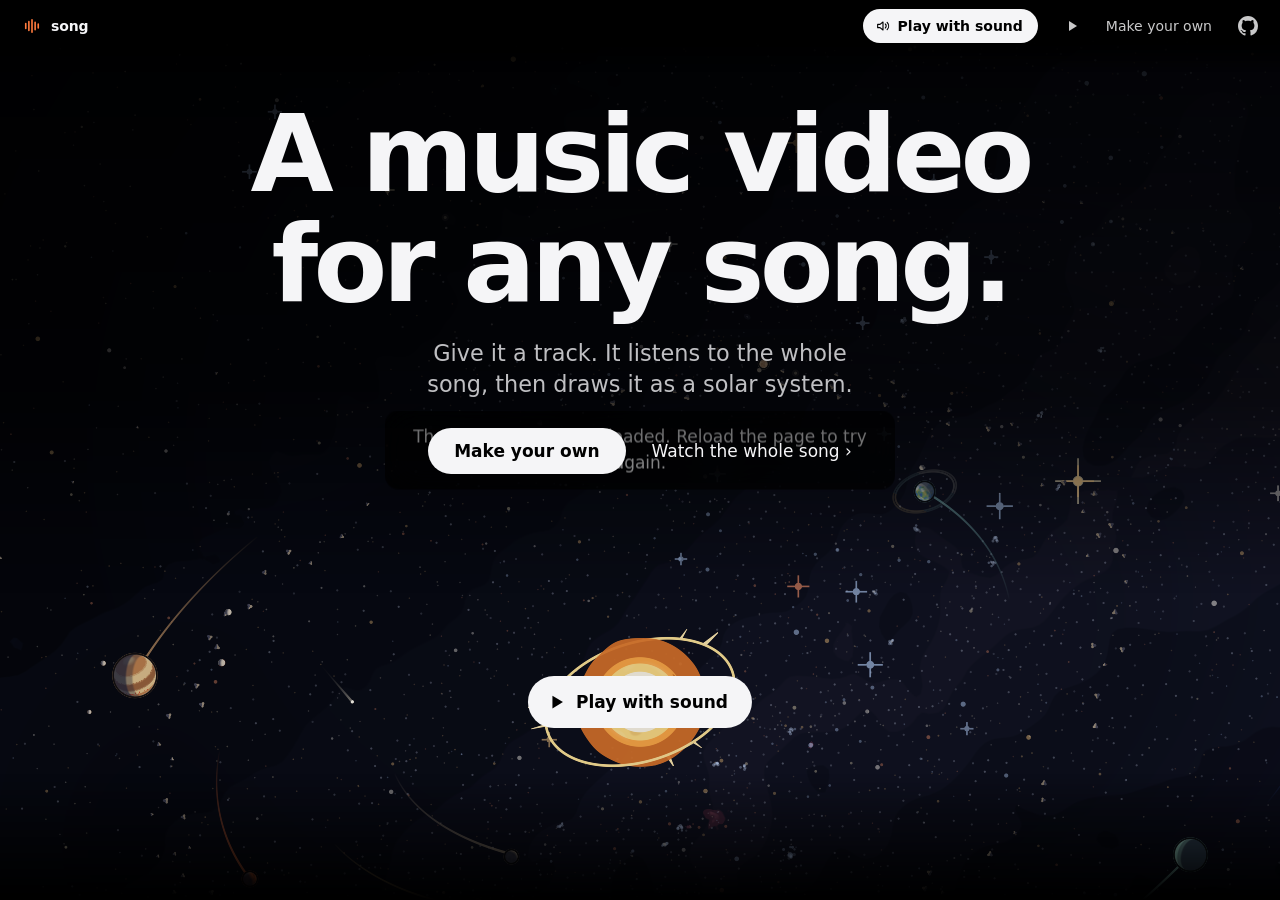
==== commit c227a856: "The film starts by itself in Chrome, its play button can be clicked and goes with the film, and the " ====
--- a/docs/index.html
+++ b/docs/index.html
@@ -19,13 +19,13 @@
 <meta property="og:image:alt" content="A music video for any song. The Sun and its planets, drawn from a song.">
 <meta name="twitter:card" content="summary_large_image">
 <meta name="twitter:image" content="https://jugalm.com/song/img/card.jpg">
-<script type="application/ld+json">{"@context":"https://schema.org","@type":"SoftwareApplication","@id":"https://jugalm.com/song/#app","name":"song","url":"https://jugalm.com/song/","applicationCategory":"MultimediaApplication","operatingSystem":"macOS","dateCreated":"2026","image":"https://jugalm.com/song/img/cosmos-still.webp","description":"Give it a track. It listens to the whole song, then draws it as a solar system where every beat, note and word moves something. Free, open source, and made on your own Mac.","sameAs":"https://github.com/nuterian/song","license":"https://opensource.org/licenses/MIT","offers":{"@type":"Offer","price":"0","priceCurrency":"USD"},"author":{"@type":"Person","@id":"https://jugalm.com/#me","name":"Jugal Manjeshwar","url":"https://jugalm.com/"},"isPartOf":{"@id":"https://jugalm.com/#site"}}</script>
+<script type="application/ld+json">{"@context":"https://schema.org","@type":"SoftwareApplication","@id":"https://jugalm.com/song/#app","name":"song","url":"https://jugalm.com/song/","applicationCategory":"MultimediaApplication","operatingSystem":"macOS","dateCreated":"2026","image":"https://jugalm.com/song/img/cosmos-still.webp","description":"Give it a track. It listens to the whole song, then draws it as a solar system where every beat, note and word moves something. Free, open source, and made on your own Mac.","sameAs":"https://github.com/nuterian/song","license":"https://opensource.org/license/mit","offers":{"@type":"Offer","price":"0","priceCurrency":"USD"},"author":{"@type":"Person","@id":"https://jugalm.com/#me","name":"Jugal Manjeshwar","url":"https://jugalm.com/"},"isPartOf":{"@id":"https://jugalm.com/#site"}}</script>
 <link rel="apple-touch-icon" href="video/icons/icon-180.png">
 <link rel="icon" href="data:image/svg+xml,%3Csvg xmlns='http://www.w3.org/2000/svg' viewBox='0 0 32 32'%3E%3Crect width='32' height='32' rx='7' fill='%230b0d11'/%3E%3Cpath d='M6 20 L6 12 M11 23 L11 9 M16 26 L16 6 M21 22 L21 10 M26 19 L26 13' stroke='%23ff7a3d' stroke-width='2.6' stroke-linecap='round'/%3E%3C/svg%3E">
 <!-- The poster is what the page paints first; the live picture arrives over it. -->
 <link rel="preload" as="image" href="img/poster.webp" fetchpriority="high" media="(min-aspect-ratio: 1/1)">
 <link rel="preload" as="image" href="img/poster-tall.webp" fetchpriority="high" media="(max-aspect-ratio: 1/1)">
-<script>document.documentElement.classList.add("js");</script>
+<script>document.documentElement.classList.add("js", "scripted");</script>
 <style>
 :root{
   --ink:#f5f5f7; --dim:#a1a1a6; --faint:#86868b; --line:#1d1d1f; --accent:#ff7a3d;
@@ -42,7 +42,7 @@
 img{display:block;max-width:100%;height:auto}
 :focus-visible{outline:2px solid var(--accent);outline-offset:3px;border-radius:8px}
 h1,h2{margin:0;font-weight:700;letter-spacing:-.045em;line-height:1.02;text-wrap:balance}
-h1{font-size:clamp(2.75rem,min(8.4vw,13.4svh),7.75rem)}     /* by the height too: a wide, short window keeps the Sun under the words */
+h1{font-size:clamp(2.75rem,min(8.4vw,23svh - 96px),7.75rem)}     /* by the height too: what is said, and its buttons, end above the Sun */
 h2{font-size:clamp(2.5rem,7.2vw,6.5rem)}
 .lede{margin:.9em auto 0;max-width:30em;color:var(--dim);font-size:clamp(1.0625rem,1.75vw,1.5rem);line-height:1.35;text-wrap:balance}
 
@@ -66,16 +66,19 @@
    from the first paint. The page itself does not scroll: Safari (26, on an iPhone) does not
    draw what is fixed or sticky under its glass bar at the foot, and does draw the page, so
    the picture is part of the page, standing still, and what is read scrolls over it. */
-.film{--bar:0px;timeline-scope:--page}
-.page{position:absolute;left:0;top:0;width:100%;height:calc(100svh + var(--bar));z-index:1;overflow-x:hidden;overflow-y:auto;overscroll-behavior:contain;scroll-timeline:--page block}
-.page:focus{outline:none}
-/* where the Sun is: under the window's middle by --low in the first screen and --mid after it,
-   and to its right by --side (the poster, the video and the play button all go by these).
+.film{--bar:0px;--low:28svh;--mid:28svh;--side:0px;timeline-scope:--page}
+.page{position:absolute;left:0;top:0;width:100%;height:100vh;z-index:1;overflow-x:hidden;overflow-y:auto;overscroll-behavior:contain;scroll-timeline:--page block}
+.page:focus,section:focus{outline:none}      /* where the script puts the keyboard, not where a visitor did */
+/* where the Sun is (set on the film): under the window's middle by --low in the first screen and
+   --mid after it, and to its right by --side (the poster, the video and the play button all go by
+   these). Low enough that what the first screen says, and its buttons, end above the Sun's glow.
    The picture goes on under a telephone's browser bar, where the bar is glass (Safari's):
    --bar is how far past the window it goes (on the film, set by the script to the screen's
    own foot on a telephone, since Safari's 100lvh stops short of it), and the middle of what
-   is seen is above it. */
-.screen{position:absolute;left:0;top:0;width:100%;height:calc(100svh + var(--bar));overflow:hidden;background:#000;z-index:0;--low:21svh;--mid:calc(var(--low) + 5svh);--side:0px}
+   is seen is above it. (The height is in svh only where svh is known: a browser that does not
+   know it would have no height at all, and a page as tall as what it holds cannot be scrolled.) */
+.screen{position:absolute;left:0;top:0;width:100%;height:100vh;overflow:hidden;background:#000;z-index:0}
+@supports (height:1svh){.page,.screen{height:calc(100svh + var(--bar))}}
 /* The poster, which the video is drawn over: the video's own frame at the moment the page
    begins (1:32), at the size and in the place the video draws that frame, so that one
    crosses into the other unseen (it was another moment, larger: two Suns for a moment). It
@@ -121,11 +124,17 @@
 header.muted #sound span{display:inline}
 header.muted #sound::before{content:"";position:absolute;inset:-5px 0}     /* a finger's 44 px */
 header.muted #sound:hover{transform:scale(1.04)}
+header .gh{padding:12px;margin:0 -12px}
 header .gh svg{width:20px;height:20px;display:block}
 /* where the video has not started by itself (or is not to, with less motion asked for): on
-   the Sun, as a video's play button is on its picture */
-.playbig{position:absolute;left:calc(50% + var(--side));top:calc(50% + var(--mid) - var(--bar) / 2);translate:-50% -50%;z-index:3;height:52px;padding:0 24px 0 20px;
-  border-radius:26px;display:none;align-items:center;gap:10px;background:var(--ink);color:#000;font-size:1.0625rem;font-weight:600;white-space:nowrap;
+   the Sun, as a video's play button is on its picture. It is in the page, which is what a click
+   reaches, held where the Sun is for as long as the film is on screen, and gone with the film
+   (the script fades it as the film goes). */
+.playspot{position:sticky;top:calc(50svh + var(--mid));height:0;z-index:3;display:none}
+.film.still .playspot{display:block}
+.film[data-beat="0"] .playspot{top:calc(50svh + var(--low))}
+.playbig{position:absolute;left:calc(50vw + var(--side));top:0;translate:-50% -50%;height:52px;padding:0 24px 0 20px;
+  border-radius:26px;display:inline-flex;align-items:center;gap:10px;background:var(--ink);color:#000;font-size:1.0625rem;font-weight:600;white-space:nowrap;
   transition:scale .25s var(--ease)}
 .playbig:hover{scale:1.04}
 .film.still .cue{visibility:hidden}      /* not its opacity: where the scroll moves that, the scroll has the last word */
@@ -137,8 +146,6 @@
 @keyframes blip{0%{opacity:0;scale:.8}25%{opacity:1;scale:1}100%{opacity:0;scale:1.12}}
 .beats{cursor:pointer}
 .playbig svg{width:18px;height:18px}
-.film.still .playbig{display:inline-flex}
-.film[data-beat="0"] .playbig{top:calc(50% + var(--low) - var(--bar) / 2)}
 
 /* What is said over it: one thing to a screen. */
 .beats{position:relative}
@@ -155,13 +162,13 @@
   transition:transform .25s var(--ease)}
 .btn:hover{transform:scale(1.04)}
 .more{color:var(--ink);display:inline-block;padding:10px 4px;margin:-10px -4px}
-.more::after{content:" \203A"}
+.more::after{content:" \203A";content:" \203A" / ""}      /* drawn, not read out */
 .more:hover{text-decoration:underline;text-underline-offset:4px}
-.cue{position:absolute;left:50%;bottom:calc(26px + var(--bar));z-index:2;width:22px;height:34px;margin-left:-11px;border-radius:11px;box-shadow:0 0 0 1.5px rgba(245,245,247,.5);
+.cue{position:absolute;left:50%;bottom:calc(26px + var(--bar));z-index:2;width:22px;height:34px;margin-left:-11px;border-radius:11px;background:rgba(0,0,0,.4);box-shadow:0 0 0 1.5px rgba(245,245,247,.5);
   transition:opacity .5s var(--ease)}
 .cue::after{content:"";position:absolute;left:50%;top:7px;width:3px;height:7px;margin-left:-1.5px;border-radius:2px;background:var(--ink);animation:cue 1.9s var(--ease) infinite}
 @keyframes cue{0%{transform:none;opacity:1}70%,100%{transform:translateY(11px);opacity:0}}
-.film:not([data-beat="0"]) .cue{opacity:0}
+.film:not([data-beat="0"]) .cue,header.solid ~ .film .cue{opacity:0}      /* nor after the film, where the page was opened there */
 /* what was heard: the song's own moments, running through now (video/heard.js) */
 .heard{display:block;width:min(86vw,640px);height:98px;margin-top:1.9em;visibility:hidden}
 .heard.ready{visibility:visible}
@@ -188,6 +195,7 @@
 .copy{position:absolute;top:8px;right:8px;width:44px;height:44px;border-radius:9px;display:grid;place-items:center;color:var(--dim)}
 .copy:hover{background:var(--line);color:var(--ink)}
 .copy svg{width:17px;height:17px}
+html:not(.scripted) .copy,html:not(.scripted) .send{display:none}      /* they are the script's */
 /* a telephone cannot run the install: it sends the page to the Mac that can */
 .send{display:none;margin-top:clamp(34px,5svh,56px)}
 .send p{margin:14px 0 0;color:var(--dim);font-size:0.9375rem}
@@ -195,7 +203,7 @@
   .send{display:block}
   .send + .code{margin-top:28px}
 }
-.fine{margin:26px auto 0;color:var(--dim);font-size:0.875rem;line-height:1.55;max-width:44em}
+.fine{margin:26px auto 0;color:var(--dim);font-size:0.875rem;line-height:1.55;max-width:44em;text-wrap:balance}
 /* what is read after the film is nearly white, so the picture under it may be less dark */
 section.own .lede,section.get .lede,.three span,.fine,.send p{color:rgba(245,245,247,.82)}
 footer{position:relative;z-index:2;padding:0 24px calc(40px + var(--bar));text-align:center;color:rgba(245,245,247,.72);font-size:0.8125rem}
@@ -230,8 +238,7 @@
 
 /* wide and short: the words take more of the height, so the picture sits lower still */
 @media (min-aspect-ratio:19/10){
-  .screen{--low:28svh}
-  h1{font-size:clamp(2.75rem,min(8.4vw,11.5svh),7.75rem)}
+  .film{--low:30svh;--mid:33svh}
   .fade{background:
     linear-gradient(to bottom,rgba(0,0,0,.84),rgba(0,0,0,.62) 46%,rgba(0,0,0,0) 70%),
     linear-gradient(to top,#000,rgba(0,0,0,0) 14%)}
@@ -242,7 +249,7 @@
    between them. */
 @media (max-aspect-ratio:1/1){
   /* the Sun in the middle of the room left between what is said and what is done */
-  .screen{--low:calc(20px + 3.5svh);--mid:var(--low);--shade:330px}
+  .film{--low:calc(20px + 3.5svh);--mid:var(--low);--shade:330px}
   .pic{width:min(100vw,calc(100svh * 9 / 16));aspect-ratio:9/16;
     background-image:url(img/poster-tall.webp)}
   .fade{background:
@@ -254,14 +261,20 @@
   .go,.heard,.seg{margin-top:auto}
   .cue{display:none}
   header{gap:20px}
-  /* the copy button is beside the first line, which is short: the rest may have the width,
-     and a line that still does not fit goes on to the next rather than out of sight */
-  .code{font-size:0.75rem;padding:18px 16px;white-space:pre-wrap;overflow-wrap:anywhere}
+  /* the copy button is beside the first line, which is short and as tall as the button, so
+     that no command is under a finger's reach of it: the rest may have the width, and a line
+     that still does not fit goes on to the next rather than out of sight */
+  .code{font-size:0.75rem;padding:8px 16px 18px;white-space:pre-wrap;overflow-wrap:anywhere}
+  .code .c{display:inline-block;line-height:44px}
+}
+/* the longest command, 42 characters, on one line down to 320 px */
+@media (max-width:380px){
+  .code{font-size:0.6875rem}
 }
 /* a telephone on its side: no height for words over the Sun, so they are beside it, the
    words on the left and the Sun on the right */
 @media (min-aspect-ratio:1/1) and (max-height:500px){
-  .screen{--low:14px;--mid:14px;--side:22vw}
+  .film{--low:14px;--mid:14px;--side:22vw}
   .fade{background:
     linear-gradient(to right,rgba(0,0,0,.86),rgba(0,0,0,.6) 44%,rgba(0,0,0,0) 64%),
     linear-gradient(to bottom,rgba(0,0,0,.8),rgba(0,0,0,.52) 60px,rgba(0,0,0,0) 110px)}
@@ -287,9 +300,20 @@
    page's own first button and its last section */
 @media (max-width:440px){
   header .own{display:none}
+  /* the foot does not fit one line: who made it has a line of its own, and no dot begins it */
+  footer .dot{display:none}
+  footer .by{display:block;margin-top:6px}
 }
 @media (max-width:360px){
   header{gap:12px;padding:0 14px}
+}
+/* narrower than any telephone made now (a folded one, a sliver of a split screen): the bar
+   keeps what plays the song; GitHub is at the page's foot, and the mark says the name */
+@media (max-width:340px){
+  header .gh{display:none}
+}
+@media (max-width:300px){
+  header .mark{font-size:0;gap:0}
 }
 @media (prefers-reduced-motion:reduce){
   .pic,.video iframe,.veil,.dark,.btn,.seg button{transition:none}
@@ -304,8 +328,8 @@
   <a class="mark" href="./" aria-label="song">
     <svg viewBox="0 0 32 32" aria-hidden="true"><path d="M6 20V12M11 23V9M16 26V6M21 22V10M26 19V13" stroke="#ff7a3d" stroke-width="2.6" stroke-linecap="round" fill="none"/></svg>song
   </a>
+  <button class="ctl" id="sound" aria-label="Play with sound"></button>
   <button class="ctl" id="pause" aria-label="Pause"></button>
-  <button class="ctl" id="sound" aria-label="Play with sound"></button>
   <a class="own" href="#get">Make your own</a>
   <a class="gh" href="https://github.com/nuterian/song" aria-label="GitHub"><svg viewBox="0 0 16 16" aria-hidden="true"><path fill="currentColor" d="M8 0C3.58 0 0 3.58 0 8c0 3.54 2.29 6.53 5.47 7.59.4.07.55-.17.55-.38 0-.19-.01-.82-.01-1.49-2.01.37-2.53-.49-2.69-.94-.09-.23-.48-.94-.82-1.13-.28-.15-.68-.52-.01-.53.63-.01 1.08.58 1.23.82.72 1.21 1.87.87 2.33.66.07-.52.28-.87.51-1.07-1.78-.2-3.64-.89-3.64-3.95 0-.87.31-1.59.82-2.15-.08-.2-.36-1.02.08-2.12 0 0 .67-.21 2.2.82.64-.18 1.32-.27 2-.27.68 0 1.36.09 2 .27 1.53-1.04 2.2-.82 2.2-.82.44 1.1.16 1.92.08 2.12.51.56.82 1.27.82 2.15 0 3.07-1.87 3.75-3.65 3.95.29.25.54.73.54 1.48 0 1.07-.01 1.93-.01 2.2 0 .21.15.46.55.38A8.013 8.013 0 0 0 16 8c0-4.42-3.58-8-8-8z"/></svg></a>
 </header>
@@ -318,9 +342,6 @@
     <div class="dark"></div>
     <div class="fade"></div>
     <div class="dusk" id="dusk"></div>
-    <button class="playbig" id="playbig">
-      <svg viewBox="0 0 24 24" aria-hidden="true"><path d="M6 3.5v17l14-8.5z" fill="currentColor"/></svg>Play with sound
-    </button>
     <span class="blip" id="blip" aria-hidden="true"></span>
     <span class="cue" aria-hidden="true"></span>
   </div>
@@ -328,6 +349,9 @@
   <div class="page" id="page" tabindex="-1">
   <main>
   <div class="beats">
+    <div class="playspot" id="playspot"><button class="playbig" id="playbig">
+      <svg viewBox="0 0 24 24" aria-hidden="true"><path d="M6 3.5v17l14-8.5z" fill="currentColor"/></svg>Play with sound
+    </button></div>
     <section class="beat hero on" data-beat="0">
       <h1>A music video<br>for any song.</h1>
       <p class="lede">Give it a track. It listens to the whole song, then draws it as a solar system.</p>
@@ -345,7 +369,7 @@
 
     <section class="beat" data-beat="2" data-camera="cinematic" data-words="on">
       <h2>Then everything moves.</h2>
-      <p class="lede">The kick pulls the orbits. The bass charges the Sun. The words arrive as they are sung.</p>
+      <p class="lede">The kick swells the Sun. The planets follow its pull. The words arrive as they are sung.</p>
     </section>
 
     <section class="beat" data-beat="3" data-camera="hybrid" data-words="on">
@@ -376,12 +400,12 @@
 git clone https://github.com/nuterian/song
 cd song && ./setup.sh
 visuals/.venv/bin/python -m visuals studio<button class="copy" id="copy" aria-label="Copy the commands"></button></div>
-  <p class="fine">The install is 2.1 GB, plus about 8 GB of free models it asks before fetching. On an M4 MacBook Air, a 5-minute song with lyrics takes about 12 minutes to prepare. The model that times the lyrics is licensed for non-commercial use.</p>
+  <p class="fine">It needs Python 3.12 and ffmpeg, and the setup says how to get them. The install is 2.1 GB, plus about 8 GB of free models it asks before fetching. On an M4 MacBook Air, a 5-minute song with lyrics takes about 12 minutes to prepare. The model that times the lyrics is licensed for non-commercial use.</p>
 </section>
   </main>
 
   <footer>
-    <a href="https://github.com/nuterian/song">github.com/nuterian/song</a> · MIT · made by <a href="https://jugalm.com/">Jugal Manjeshwar</a>
+    <a href="https://github.com/nuterian/song">github.com/nuterian/song</a> · MIT<span class="dot"> · </span><span class="by">made by <a href="https://jugalm.com/">Jugal Manjeshwar</a></span>
   </footer>
   </div>
 </div>
@@ -404,7 +428,7 @@
     play: '<svg viewBox="0 0 24 24" aria-hidden="true"><path d="M7.5 4.5v15l12-7.5z" fill="currentColor"/></svg>',
     pause: '<svg viewBox="0 0 24 24" aria-hidden="true"><path d="M7 5h3.4v14H7zM13.6 5H17v14h-3.4z" fill="currentColor"/></svg>'
   };
-  var frame = null, player = null, beat = null, away = false, stopped = false, fader = 0, past = 0;
+  var frame = null, player = null, beat = null, away = false, stopped = false, fader = 0, past = 0, drawn = false;
   // where in the song it begins: four seconds before its strongest re-entry, so that the
   // page opens into it; unless the address says otherwise (?t=)
   var from = Number(new URLSearchParams(location.search).get("t")) || 92;
@@ -506,7 +530,8 @@
     arrived = true;
     film.classList.add("dip");
     setTimeout(function () {
-      player.audio.currentTime = Math.max(next[0] - 1.6, 0);
+      // asked again, now that the dark is here: its sound may have been asked for meanwhile
+      if (player.audio.muted && !player.audio.paused && !stopped) player.audio.currentTime = Math.max(next[0] - 1.6, 0);
       setTimeout(function () { film.classList.remove("dip"); }, 260);
     }, 400);
   }
@@ -542,6 +567,7 @@
     frame.title = "The music video, drawn live";
     frame.setAttribute("allow", "autoplay");
     frame.setAttribute("tabindex", "-1");
+    frame.setAttribute("aria-hidden", "true");      // the picture is said once, by the poster under it; its controls are this page's
     frame.src = "video/?bare=1&adapt=1&track=gravity-in-motion&camera=hybrid&lyrics=off&maxheight=" + (phone ? 1440 : 1080) + "&maxpixels=" + (phone ? 2600000 : 1920 * 1080) +
       "&lift=" + lift() + "&aside=" + aside() + "&t=" + from + "&play=1" + (heard ? "" : "&muted=1") + (upright.matches ? "&shape=tall" : "");
     document.getElementById("video").appendChild(frame);
@@ -563,7 +589,7 @@
         // a browser that will not start it unasked: the play button, and a click starts it with its sound
         player.audio.addEventListener("play", function () { film.classList.remove("still"); said(); });
         player.audio.addEventListener("pause", said);
-        setTimeout(function () { if (player.audio.paused && !away && !stopped) film.classList.add("still"); }, 1500);
+        setTimeout(function () { if (player.audio.paused && !stopped) film.classList.add("still"); }, 1500);
         (function set() {
           if (player.setLift) { player.setLift(lift() + Math.round(past * innerHeight * 0.8), aside()); if (!away) clear(); }
           // the song's words give way to the page's as soon as the film begins to go
@@ -571,12 +597,22 @@
           if (player.lyrics !== null && player.lyrics !== words) player.setLyrics(words);
           requestAnimationFrame(set);
         })();
-        say(); said(); direct();
+        say(); said(); direct(); beyond();
         sound.classList.add("ready"); pause.classList.add("ready");
         setTimeout(function () { film.classList.add("live"); }, 60);    // a timer, not a frame: a page not yet shown has no frames
+        // once the video has come over the poster, the dark after the film is the video's, eased to
+        setTimeout(function () {
+          drawn = true;
+          dusk.style.transition = "opacity 1.2s var(--ease)"; beyond();
+          setTimeout(function () { dusk.style.transition = ""; }, 1300);
+        }, 1500);
         // what comes after the film is decoded while there is time, not as it scrolls in
         setTimeout(function () { var im = document.querySelector(".shot"); im.loading = "eager"; if (im.decode) im.decode().catch(function () {}); }, 600);
-      } else if (++tries > 750) clearInterval(wait);       // 30 s: the poster stays, which is a page
+      } else if (++tries > 750) {       // 30 s: the poster stays, which is a page, and the play button is how to ask again
+        clearInterval(wait);
+        frame.remove(); frame = null;     // a player that came after this would play on, unseen
+        film.classList.add("still");
+      }
     }, 40);
   }
 
@@ -621,29 +657,57 @@
   // it stops and starts it)
   page.addEventListener("click", function (e) {
     if (!e.target.closest(".beats") || e.target.closest("button,a")) return;
+    // what is read is not the picture (two clicks on a word choose it, and the first of them
+    // would have been taken for one on the picture); nor is the click that ends a drag across it
+    if (e.target.closest("h1,h2,p") || e.detail > 1 || String(getSelection())) return;
     if (!player || !player.audio.muted) return toggle(true);
     listen();
     blip.innerHTML = ICON.on;
     blip.classList.remove("shown"); void blip.offsetWidth; blip.classList.add("shown");
   });
-  // the page is what scrolls, so the keys that scroll are its from the first; and the window
-  // itself never does (a link to a place on the page may ask it to)
-  if (matchMedia("(hover: hover)").matches) page.focus({ preventScroll: true });
-  // A link to a place on the page goes there eased, not in one cut, and lands on it; and the
-  // page has the keys again after it.
+  // The page is what scrolls, and a key that scrolls goes to whatever has the keyboard: where
+  // that is not in the page (the bar, after a click on it, or nothing), the page is given it
+  // as the key goes down, and the key then scrolls it. The page does not take the keyboard as
+  // it loads: Tab begins at the bar, as on any page. And the window itself never scrolls (a
+  // link to a place on the page may ask it to).
+  addEventListener("keydown", function (e) {
+    var at = document.activeElement;
+    if (e.metaKey || e.ctrlKey || e.altKey || page.contains(at) || (at && at.closest("input,textarea"))) return;
+    if (["ArrowDown", "ArrowUp", "PageDown", "PageUp", "Home", "End"].indexOf(e.key) >= 0 || (e.key === " " && at === document.body)) page.focus({ preventScroll: true });
+  }, true);
+  // A link to a place on the page goes there eased, not in one cut, and lands on it. The
+  // keyboard goes with it, so that Tab goes on from there, and the address says where it is.
+  // The name in the bar goes to the top the same way, not by loading the page again.
   var eased = !matchMedia("(prefers-reduced-motion: reduce)").matches;
   document.addEventListener("click", function (e) {
-    var a = e.target.closest('a[href^="#"]'), to = a && document.querySelector(a.getAttribute("href"));
+    if (e.metaKey || e.ctrlKey || e.shiftKey || e.altKey || e.button) return;
+    var a = e.target.closest('a[href^="#"], a.mark'), home = !!a && a.classList.contains("mark");
+    var to = a && (home ? page : document.querySelector(a.getAttribute("href")));
     if (!to) return;
     e.preventDefault();
-    page.scrollTo({ top: page.scrollTop + to.getBoundingClientRect().top - page.getBoundingClientRect().top, behavior: eased ? "smooth" : "auto" });
-    page.focus({ preventScroll: true });
+    page.scrollTo({ top: home ? 0 : page.scrollTop + to.getBoundingClientRect().top - page.getBoundingClientRect().top, behavior: eased ? "smooth" : "auto" });
+    to.tabIndex = -1;
+    to.focus({ preventScroll: true });
+    history.replaceState(null, "", home ? location.pathname + location.search : a.getAttribute("href"));
   });
+  // Loaded again, the page is where it was read: a browser keeps the window's place, and this
+  // is not the window's. Also where the address names a place (a link to one on the page leaves
+  // its name there): some browsers go to it again as the page is loaded again, after this has
+  // run, so it is done once more when the page has loaded.
+  try {
+    var nav = performance.getEntriesByType("navigation")[0];
+    if (nav && nav.type === "reload") {
+      var back = function () { page.scrollTop = Number(sessionStorage.getItem("song:at")) || 0; };
+      back();
+      if (location.hash) addEventListener("load", function () { back(); setTimeout(back, 0); });
+    }
+    addEventListener("pagehide", function () { sessionStorage.setItem("song:at", String(page.scrollTop)); });
+  } catch (e) {}
   addEventListener("scroll", function () { if (scrollX || scrollY) scrollTo(0, 0); });
   addEventListener("keydown", function (e) {
-    if (e.code !== "KeyK" || e.metaKey || e.ctrlKey || e.altKey || e.target.closest("input,textarea") || away) return;
+    if (e.code !== "KeyK" || e.repeat || e.metaKey || e.ctrlKey || e.altKey || e.target.closest("input,textarea")) return;
     e.preventDefault();
-    toggle(true);
+    toggle(!away);      // the sign of it is on the picture, and only where the picture is what is looked at
   });
 
   // which statement is on screen: the one across the middle of the window
@@ -659,11 +723,6 @@
       });
     }, { rootMargin: "-50% 0px -50% 0px" });
     beats.forEach(function (b) { middle.observe(b); });
-    // past the four screens: the bar is solid
-    new IntersectionObserver(function (seen) {
-      away = !seen[0].isIntersecting;
-      bar.classList.toggle("solid", away);
-    }).observe(document.querySelector(".beats"));
   } else {
     document.documentElement.classList.remove("js");
   }
@@ -671,11 +730,21 @@
   // How far past the four screens the page is, eased: 0 while the last fills the window, 1
   // once it is half gone, before what follows is there to be read. The picture goes on under what follows, the Sun sinking out of it and
   // the dark deepening with it.
-  var dusk = document.getElementById("dusk"), beatsEl = document.querySelector(".beats");
+  var dusk = document.getElementById("dusk"), beatsEl = document.querySelector(".beats"), spot = document.getElementById("playspot");
   function beyond() {
-    var p = Math.min(Math.max(2 - 2 * beatsEl.getBoundingClientRect().bottom / innerHeight, 0), 1);    // done by the time half is
+    var foot = beatsEl.getBoundingClientRect().bottom;
+    // past the four screens (by where they are: an observer says nothing, in Firefox, of a page opened at a place)
+    away = foot <= 0;
+    bar.classList.toggle("solid", away);
+    var p = Math.min(Math.max(2 - 2 * foot / innerHeight, 0), 1);    // done by the time half is
     past = p * p * (3 - 2 * p);
-    dusk.style.opacity = (past * 0.5).toFixed(3);
+    // the video's Sun sinks out of what is read after the film; the poster's cannot (it is one
+    // frame, with nothing above it), so while the poster is the picture the dark is deeper
+    dusk.style.opacity = (past * (drawn ? 0.5 : 0.84)).toFixed(3);
+    // and the play button on the Sun is gone before the Sun is
+    var seen = Math.max(1 - 3 * past, 0);
+    spot.style.opacity = seen.toFixed(3);
+    spot.style.visibility = seen ? "" : "hidden";
   }
   document.getElementById("page").addEventListener("scroll", beyond, { passive: true });
   addEventListener("resize", beyond);
@@ -700,8 +769,8 @@
   copy.addEventListener("click", function () {
     var text = code.textContent.split("\n").filter(function (l) { return l && l.charAt(0) !== "#"; }).join("\n");
     if (navigator.clipboard) navigator.clipboard.writeText(text).then(function () {
-      copy.innerHTML = ICON.done;
-      setTimeout(function () { copy.innerHTML = ICON.copy; }, 1600);
+      copy.innerHTML = ICON.done; copy.setAttribute("aria-label", "Copied");
+      setTimeout(function () { copy.innerHTML = ICON.copy; copy.setAttribute("aria-label", "Copy the commands"); }, 1600);
     });
   });
 })();
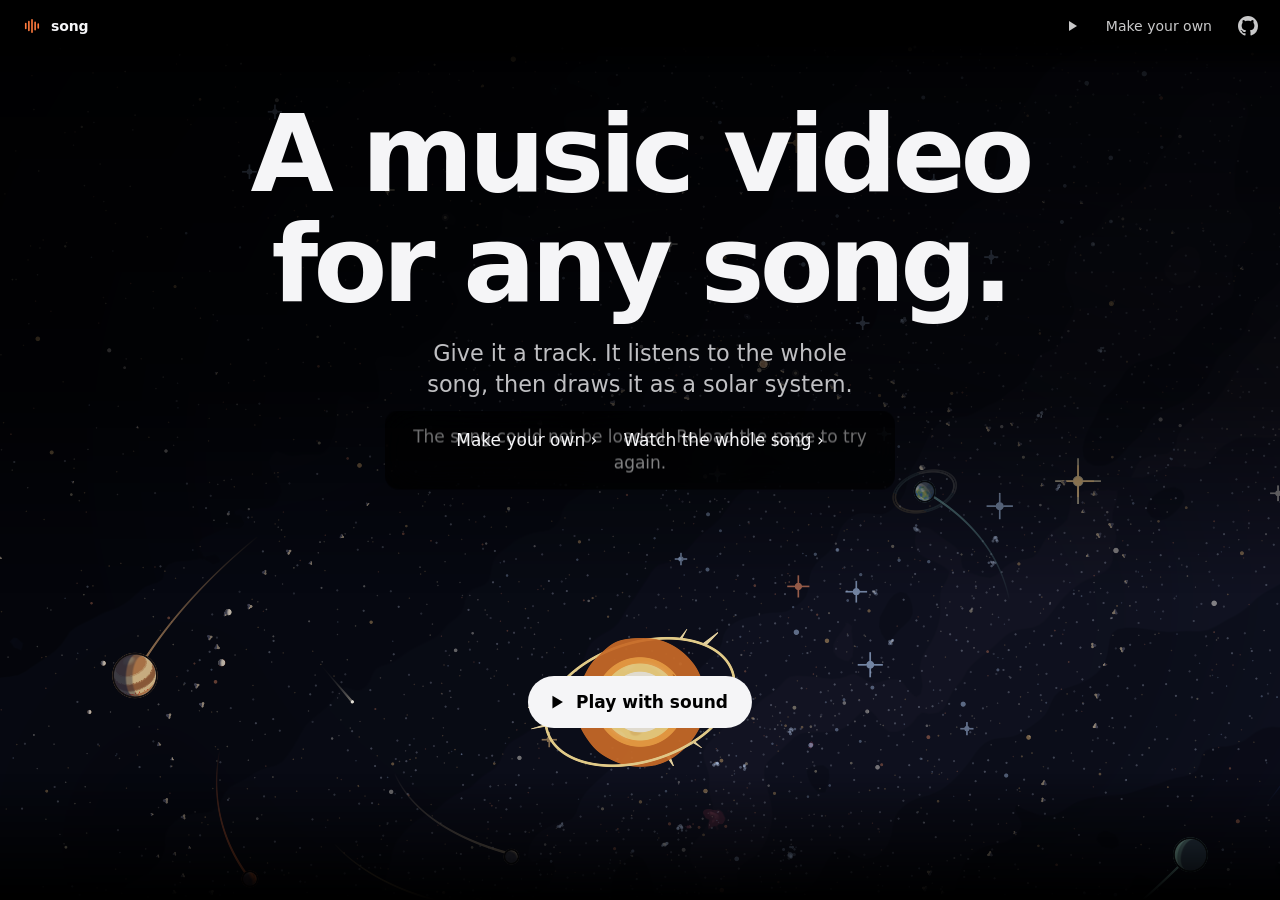
==== commit 0a4c159e: "One white button to a screen, and a heading with its picture on each screen of the film While the bi" ====
--- a/docs/index.html
+++ b/docs/index.html
@@ -28,7 +28,7 @@
 <script>document.documentElement.classList.add("js", "scripted");</script>
 <style>
 :root{
-  --ink:#f5f5f7; --dim:#a1a1a6; --faint:#86868b; --line:#1d1d1f; --accent:#ff7a3d;
+  --ink:#f5f5f7; --dim:#a1a1a6; --faint:#86868b; --line:#1d1d1f; --hair:rgba(245,245,247,.14); --accent:#ff7a3d;
   --ease:cubic-bezier(.16,.84,.34,1);
   --mono:ui-monospace,SFMono-Regular,"SF Mono",Menlo,monospace;
 }
@@ -44,9 +44,12 @@
 h1,h2{margin:0;font-weight:700;letter-spacing:-.045em;line-height:1.02;text-wrap:balance}
 h1{font-size:clamp(2.75rem,min(8.4vw,23svh - 96px),7.75rem)}     /* by the height too: what is said, and its buttons, end above the Sun */
 h2{font-size:clamp(2.5rem,7.2vw,6.5rem)}
+/* a heading begins at the top of its capitals, where the browser can trim the space above them */
+h1,h2{text-box-trim:trim-start;text-box-edge:cap alphabetic}
 .lede{margin:.9em auto 0;max-width:30em;color:var(--dim);font-size:clamp(1.0625rem,1.75vw,1.5rem);line-height:1.35;text-wrap:balance}
 
-/* The bar: a name and two ways on, over the picture. */
+/* The bar: a name and two ways on, over the picture. The hero's own two ways on are quiet
+   links: the one white button on the first screen is the film's. */
 header{position:fixed;inset:0 0 auto;height:52px;display:flex;align-items:center;gap:26px;padding:0 max(22px,env(safe-area-inset-left));
   z-index:10;font-size:0.875rem;color:rgba(245,245,247,.82);white-space:nowrap}
 /* what scrolls goes under the bar, not through it: a shade, all but solid behind the bar's
@@ -124,6 +127,12 @@
 header.muted #sound span{display:inline}
 header.muted #sound::before{content:"";position:absolute;inset:-5px 0}     /* a finger's 44 px */
 header.muted #sound:hover{transform:scale(1.04)}
+/* One white button to a screen. While the big one is on the Sun (the film did not start by
+   itself), it is the one that says it, and the pill in the bar waits; after the film the pill is
+   the small sign, so that the call at the end is the one white thing there. */
+body:has(#film.still) header.muted #sound{visibility:hidden}
+header.solid.muted #sound{height:auto;padding:14px;margin:-14px;border-radius:0;background:none;color:inherit;font-weight:inherit}
+header.solid.muted #sound span{display:none}
 header .gh{padding:12px;margin:0 -12px}
 header .gh svg{width:20px;height:20px;display:block}
 /* where the video has not started by itself (or is not to, with less motion asked for): on
@@ -153,11 +162,11 @@
 .beat a,.beat button{pointer-events:auto}
 .beat .lede{color:rgba(245,245,247,.88)}
 .hero .lede{color:rgba(245,245,247,.78)}
-html.js .beat > *{opacity:0;transform:translateY(34px);transition:opacity .9s var(--ease),transform 1.1s var(--ease)}
+html.js .beat > *{opacity:0;transform:translateY(24px);transition:opacity .6s var(--ease),transform .7s var(--ease)}
 html.js .beat.on > *{opacity:1;transform:none}
-html.js .beat.on > :nth-child(2){transition-delay:.12s}
-html.js .beat.on > :nth-child(3){transition-delay:.24s}
-.go{margin-top:1.7em;display:flex;flex-wrap:wrap;gap:12px 26px;align-items:center;justify-content:center;font-size:1.0625rem}
+html.js .beat.on > :nth-child(2){transition-delay:.1s}
+html.js .beat.on > :nth-child(3){transition-delay:.2s}
+.go{margin-top:1.7em;display:flex;flex-wrap:wrap;gap:20px 26px;align-items:center;justify-content:center;font-size:1.0625rem}     /* 20 down: two quiet links one above the other keep their reach apart */
 .btn{display:inline-flex;align-items:center;height:46px;padding:0 26px;border-radius:23px;background:var(--ink);color:#000;font-weight:600;
   transition:transform .25s var(--ease)}
 .btn:hover{transform:scale(1.04)}
@@ -172,27 +181,38 @@
 /* what was heard: the song's own moments, running through now (video/heard.js) */
 .heard{display:block;width:min(86vw,640px);height:98px;margin-top:1.9em;visibility:hidden}
 .heard.ready{visibility:visible}
-.seg{display:inline-flex;margin-top:1.6em;border-radius:22px;font-size:0.9375rem;background:rgba(28,28,30,.9)}
-.seg button{height:44px;padding:0 18px;color:var(--dim)}
+/* the cameras: three of a width, and one thumb that slides to the chosen one (as the player's
+   own page has it), not three that light in turn */
+.seg{position:relative;display:grid;grid-auto-flow:column;grid-auto-columns:1fr;margin-top:1.6em;border-radius:22px;font-size:0.9375rem;background:rgba(28,28,30,.9)}
+.seg::before{content:"";position:absolute;top:0;bottom:0;left:0;width:calc(100% / 3);border-radius:22px;background:var(--ink);
+  translate:calc(var(--i,1) * 100%) 0;transition:translate .45s var(--ease)}
+.seg button{position:relative;z-index:1;height:44px;padding:0 16px;border-radius:22px;color:var(--dim);transition:color .3s var(--ease)}
 .seg button:hover{color:var(--ink)}
-.seg button{transition:color .3s var(--ease),background .3s var(--ease)}
-.seg button{border-radius:22px}
-.seg button.on{color:#000;background:var(--ink)}
+.seg button.on{color:#000}
 
 /* After the film: that it is yours to direct, and how to have it. */
 /* The picture goes on under them, further off: the camera goes down from the Sun into the
    sky as the film ends, and the dark deepens (the script, by how far the film has gone) */
 .dusk{position:absolute;inset:0;background:#000;opacity:0;pointer-events:none}
 section.own,section.get{position:relative;z-index:2;text-align:center;padding:clamp(90px,14svh,170px) 24px 0}
-.shot{margin:clamp(40px,6svh,72px) auto 0;width:min(100%,1280px,calc((100svh - 150px) * 1.6));min-width:min(100%,320px);border-radius:16px;box-shadow:0 0 0 1px var(--line)}
-.three{margin:clamp(40px,6svh,70px) auto 0;max-width:1080px;display:grid;grid-template-columns:repeat(3,1fr);gap:28px 40px;text-align:left}
-.three b{display:block;font-size:clamp(1.25rem,2vw,1.625rem);font-weight:650;letter-spacing:-.02em;margin-bottom:.3em}
-.three span{color:var(--dim);font-size:1.0625rem;line-height:1.4}
-section.get{padding-bottom:clamp(70px,10svh,120px);min-height:calc(100svh + var(--bar))}     /* so that it can be at the head of the window */
-.code{position:relative;margin:clamp(34px,5svh,56px) auto 0;width:min(100%,660px);text-align:left;background:#0d0d0f;border-radius:16px;box-shadow:0 0 0 1px var(--line);
-  padding:20px 60px 20px 22px;font:0.90625rem/1.8 var(--mono);color:var(--ink);overflow-x:auto;white-space:pre}
-.code .c{color:var(--faint)}
-.copy{position:absolute;top:8px;right:8px;width:44px;height:44px;border-radius:9px;display:grid;place-items:center;color:var(--dim)}
+/* what is said after the film is a chapter, not a screen: smaller than what is said over it */
+section.own h2,section.get h2{font-size:clamp(2rem,5vw,4.5rem)}
+section.own .lede,section.get .lede{font-size:clamp(1.0625rem,1.5vw,1.375rem)}
+.shot{margin:clamp(40px,6svh,72px) auto 0;width:min(100%,1280px,calc((100svh - 150px) * 1.6));min-width:min(100%,320px);border-radius:12px;box-shadow:0 0 0 1px var(--hair)}
+/* the three things it does: three sentences in one column, each led by what it is called */
+.three{margin:clamp(64px,10svh,120px) auto 0;max-width:36rem;padding:0;list-style:none;text-align:left}
+.three li{margin:0 0 1.25em;font-size:clamp(1.25rem,2.1vw,1.75rem);line-height:1.3;letter-spacing:-.015em;text-wrap:pretty}
+.three b{font-weight:650;color:var(--ink)}
+.three span{color:rgba(245,245,247,.72)}
+/* so that it can be at the head of the window: it and the foot together fill one (the foot is 16svh and 136px, and the bar) */
+section.get{padding-bottom:0;min-height:calc(84svh - 136px)}
+/* the install: a hairline round the commands, each behind a prompt that is drawn, not copied */
+.code{position:relative;margin:clamp(34px,5svh,56px) auto 0;width:min(100%,620px);text-align:left;background:rgba(0,0,0,.32);border-radius:12px;box-shadow:0 0 0 1px var(--hair);
+  padding:16px 60px 16px 20px;font:0.9375rem/1.6 var(--mono);color:var(--ink);overflow-x:auto;white-space:pre}
+.code .c{color:var(--dim)}
+.code .l::before{color:var(--faint)}
+.code .l::before{content:"$ "}
+.copy{position:absolute;top:6px;right:6px;width:44px;height:44px;border-radius:9px;display:grid;place-items:center;color:var(--dim)}
 .copy:hover{background:var(--line);color:var(--ink)}
 .copy svg{width:17px;height:17px}
 html:not(.scripted) .copy,html:not(.scripted) .send{display:none}      /* they are the script's */
@@ -203,11 +223,16 @@
   .send{display:block}
   .send + .code{margin-top:28px}
 }
-.fine{margin:26px auto 0;color:var(--dim);font-size:0.875rem;line-height:1.55;max-width:44em;text-wrap:balance}
+/* the small print: the four facts in one line, parted by dots */
+.fine{margin:22px auto 0;max-width:34em;font-size:0.875rem;line-height:1.5;color:rgba(245,245,247,.72);text-wrap:balance}
 /* what is read after the film is nearly white, so the picture under it may be less dark */
-section.own .lede,section.get .lede,.three span,.fine,.send p{color:rgba(245,245,247,.82)}
-footer{position:relative;z-index:2;padding:0 24px calc(40px + var(--bar));text-align:center;color:rgba(245,245,247,.72);font-size:0.8125rem}
-footer a{display:inline-block;padding:14px 0;margin:-14px 0}
+section.own .lede,section.get .lede,.send p{color:rgba(245,245,247,.82)}
+/* the end: room, the name, and one line */
+footer{position:relative;z-index:2;padding:clamp(90px,16svh,180px) 24px calc(44px + var(--bar));text-align:center;color:rgba(245,245,247,.72);font-size:0.8125rem}
+footer .end{display:inline-flex;align-items:center;gap:12px;font-size:1.5rem;font-weight:600;letter-spacing:-.02em;color:var(--ink);padding:10px 12px;margin:-10px -12px}
+footer .end svg{width:30px;height:30px}
+footer p{margin:22px 0 0}
+footer p a{display:inline-block;padding:14px 0;margin:-14px 0}
 footer a:hover{color:var(--ink)}
 
 /* The scroll itself moves things, where the browser can tie them to it: the picture up
@@ -231,9 +256,9 @@
 @keyframes seat{from{translate:calc(-50% + var(--side)) calc(-50% + var(--low) - var(--bar) / 2)}to{translate:calc(-50% + var(--side)) calc(-50% + var(--mid) - var(--bar) / 2)}}
 @keyframes dim{from{opacity:.12}to{opacity:.24}}
 @keyframes gone{to{opacity:0}}
-@keyframes leave{to{opacity:0;translate:0 -70px}}
-@keyframes say{0%,20%{opacity:0;translate:0 60px}40%,60%{opacity:1;translate:0 0}80%,100%{opacity:0;translate:0 -60px}}
-@keyframes rise{from{opacity:0;transform:translateY(48px)}}
+@keyframes leave{to{opacity:0;translate:0 -48px}}
+@keyframes say{0%,20%{opacity:0;translate:0 28px}40%,60%{opacity:1;translate:0 0}80%,100%{opacity:0;translate:0 -28px}}
+@keyframes rise{from{opacity:0;transform:translateY(28px)}}
 @keyframes grow{from{opacity:.2;transform:scale(.86)}}
 
 /* wide and short: the words take more of the height, so the picture sits lower still */
@@ -266,6 +291,7 @@
      that still does not fit goes on to the next rather than out of sight */
   .code{font-size:0.75rem;padding:8px 16px 18px;white-space:pre-wrap;overflow-wrap:anywhere}
   .code .c{display:inline-block;line-height:44px}
+  .code .l::before{content:none}
 }
 /* the longest command, 42 characters, on one line down to 320 px */
 @media (max-width:380px){
@@ -287,9 +313,13 @@
   .seg{margin-top:1.1em}
   .cue{display:none}
 }
-/* three abreast while each has room for a line of a few words; one above another below that */
+/* three abreast while each has room for a line of a few words; one above another below that:
+   a narrow column with room at its sides, each sentence in lines of a like length, the lines
+   as close as the sentence's own size asks (the paragraph's larger one had set them apart),
+   and one even space between the three */
 @media (max-width:640px){
-  .three{grid-template-columns:1fr;text-align:center;max-width:26em}
+  .three{max-width:21rem;margin-top:clamp(48px,8svh,80px)}
+  .three li{font-size:1.25rem}
 }
 /* a finger has no mouse to scroll with: the cue is a plain mark */
 @media (hover:none){
@@ -316,7 +346,7 @@
   header .mark{font-size:0;gap:0}
 }
 @media (prefers-reduced-motion:reduce){
-  .pic,.video iframe,.veil,.dark,.btn,.seg button{transition:none}
+  .pic,.video iframe,.veil,.dark,.btn,.seg button,.seg::before{transition:none}
   html.js .beat > *{opacity:1;transform:none;transition:none}
   .cue::after{animation:none}
 }
@@ -356,25 +386,23 @@
       <h1>A music video<br>for any song.</h1>
       <p class="lede">Give it a track. It listens to the whole song, then draws it as a solar system.</p>
       <div class="go">
-        <a class="btn" href="#get">Make your own</a>
+        <a class="more" href="#get">Make your own</a>
         <a class="more" href="video/">Watch the whole song</a>
       </div>
     </section>
 
     <section class="beat" data-beat="1" data-camera="static" data-words="off">
       <h2>First, it listens.</h2>
-      <p class="lede">The whole song, before a frame is drawn. Every kick, every note, every sung word, heard in the song itself.</p>
       <canvas class="heard" id="heard" role="img" aria-label="The kick, the bass, the notes and the voice of the song, each moment marked as it plays"></canvas>
     </section>
 
     <section class="beat" data-beat="2" data-camera="cinematic" data-words="on">
       <h2>Then everything moves.</h2>
-      <p class="lede">The kick swells the Sun. The planets follow its pull. The words arrive as they are sung.</p>
+      <p class="lede">The kick swells the Sun. The planets follow its pull.</p>
     </section>
 
     <section class="beat" data-beat="3" data-camera="hybrid" data-words="on">
       <h2>Three cameras.<br>One song.</h2>
-      <p class="lede">Switch while it plays.</p>
       <span class="seg" id="cams" role="group" aria-label="Camera"></span>
     </section>
   </div>
@@ -385,11 +413,11 @@
   <img class="shot" src="img/studio-1440.webp" srcset="img/studio-1440.webp 1440w, img/studio.webp 2880w" sizes="min(100vw - 48px, 1280px)"
        width="2880" height="1800" loading="lazy" decoding="async"
        alt="The studio: the video, with the planets in a line, above a timeline of the song's sections, camera shots and lyric lines">
-  <div class="three">
-    <p class="rise"><b>By hand.</b><span>Shots, moments and words sit on one timeline. Drag them. The video follows in under two seconds.</span></p>
-    <p class="rise"><b>By asking.</b><span>Say it in words. A model on your own Mac, through Ollama, proposes the change, and you decide.</span></p>
-    <p class="rise"><b>To keep.</b><span>1080p at 60 frames a second, wide or tall, with the words burned in. Or a seamless loop for Spotify's Canvas.</span></p>
-  </div>
+  <ol class="three">
+    <li class="rise"><b>By hand.</b> <span>Shots, moments and words on one timeline. Drag them.</span></li>
+    <li class="rise"><b>By asking.</b> <span>A model on your Mac proposes the change. You decide.</span></li>
+    <li class="rise"><b>To keep.</b> <span>1080p at 60, wide or tall, or a loop for Spotify's Canvas.</span></li>
+  </ol>
 </section>
 
 <section class="get" id="get">
@@ -397,15 +425,17 @@
   <p class="lede rise">No account, no uploads, no keys. Everything runs where your music is.</p>
   <div class="send rise"><button class="btn" id="send">Send to my Mac</button><p>It runs on a Mac with Apple Silicon.</p></div>
   <div class="code rise" id="code"><span class="c"># macOS, Apple Silicon</span>
-git clone https://github.com/nuterian/song
-cd song && ./setup.sh
-visuals/.venv/bin/python -m visuals studio<button class="copy" id="copy" aria-label="Copy the commands"></button></div>
-  <p class="fine">It needs Python 3.12 and ffmpeg, and the setup says how to get them. The install is 2.1 GB, plus about 8 GB of free models it asks before fetching. On an M4 MacBook Air, a 5-minute song with lyrics takes about 12 minutes to prepare. The model that times the lyrics is licensed for non-commercial use.</p>
+<span class="l">git clone https://github.com/nuterian/song</span>
+<span class="l">cd song &amp;&amp; ./setup.sh</span>
+<span class="l">visuals/.venv/bin/python -m visuals studio</span><button class="copy" id="copy" aria-label="Copy the commands"></button></div>
+  <p class="fine rise">Python 3.12 and ffmpeg · 2.1 GB, plus about 8 GB of models · about 12 minutes a song on an M4 Air · MIT, the lyric model non&#8209;commercial</p>
 </section>
   </main>
 
+  <!-- The end: the name, and under it the sky, which comes back as the page ends. -->
   <footer>
-    <a href="https://github.com/nuterian/song">github.com/nuterian/song</a> · MIT<span class="dot"> · </span><span class="by">made by <a href="https://jugalm.com/">Jugal Manjeshwar</a></span>
+    <a class="mark end" href="./" aria-label="song"><svg viewBox="0 0 32 32" aria-hidden="true"><path d="M6 20V12M11 23V9M16 26V6M21 22V10M26 19V13" stroke="#ff7a3d" stroke-width="2.6" stroke-linecap="round" fill="none"/></svg>song</a>
+    <p><a href="https://github.com/nuterian/song">github.com/nuterian/song</a> · MIT<span class="dot"> · </span><span class="by">made by <a href="https://jugalm.com/">Jugal Manjeshwar</a></span></p>
   </footer>
   </div>
 </div>
@@ -512,6 +542,7 @@
       b.addEventListener("click", function () { cams.closest(".beat").dataset.camera = name; player.choose("camera", name, 1.6); cameras(); });
       cams.appendChild(b);
     });
+    cams.style.setProperty("--i", Math.max(player.variants("camera").indexOf(player.chosen.camera), 0));      // where the thumb is
     [].forEach.call(cams.children, function (b) {
       b.className = player.chosen.camera === b.dataset.name ? "on" : "";
       b.setAttribute("aria-pressed", String(player.chosen.camera === b.dataset.name));
@@ -739,8 +770,11 @@
     var p = Math.min(Math.max(2 - 2 * foot / innerHeight, 0), 1);    // done by the time half is
     past = p * p * (3 - 2 * p);
     // the video's Sun sinks out of what is read after the film; the poster's cannot (it is one
-    // frame, with nothing above it), so while the poster is the picture the dark is deeper
-    dusk.style.opacity = (past * (drawn ? 0.5 : 0.84)).toFixed(3);
+    // frame, with nothing above it), so while the poster is the picture the dark is deeper.
+    // And as the page ends the dark lifts by half, so that the sky comes back under the name
+    // (where the Sun has sunk: over the poster it has not, and the dark stays)
+    var end = Math.min(Math.max((page.scrollTop + 1.6 * innerHeight - page.scrollHeight) / (0.6 * innerHeight), 0), 1);
+    dusk.style.opacity = (past * (drawn ? 0.5 * (1 - 0.5 * end * end * (3 - 2 * end)) : 0.84)).toFixed(3);
     // and the play button on the Sun is gone before the Sun is
     var seen = Math.max(1 - 3 * past, 0);
     spot.style.opacity = seen.toFixed(3);
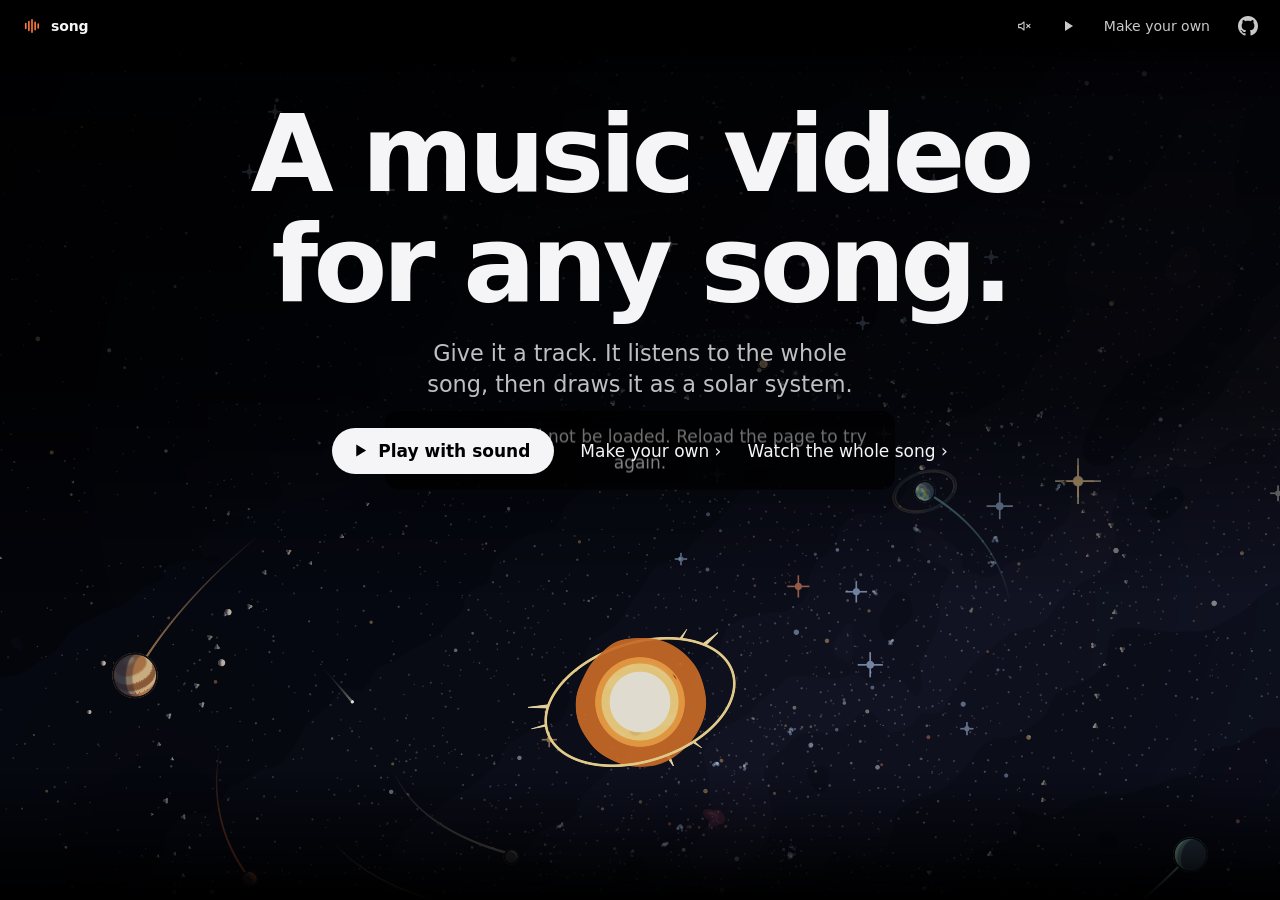
==== commit cef2a979: "Play with sound is one white button at the head of the hero's row, the Sun is left clear, and the ba" ====
--- a/docs/index.html
+++ b/docs/index.html
@@ -50,7 +50,7 @@
 
 /* The bar: a name and two ways on, over the picture. The hero's own two ways on are quiet
    links: the one white button on the first screen is the film's. */
-header{position:fixed;inset:0 0 auto;height:52px;display:flex;align-items:center;gap:26px;padding:0 max(22px,env(safe-area-inset-left));
+header{position:fixed;inset:0 0 auto;height:52px;display:flex;align-items:center;gap:28px;padding:0 max(22px,env(safe-area-inset-left));
   z-index:10;font-size:0.875rem;color:rgba(245,245,247,.82);white-space:nowrap}
 /* what scrolls goes under the bar, not through it: a shade, all but solid behind the bar's
    words and gone a little under them (a blur would be drawn again with every frame of the
@@ -117,35 +117,19 @@
 .ctl.ready{visibility:visible;opacity:1}
 .ctl:hover{color:var(--ink)}
 .ctl svg{width:16px;height:16px}
-/* said once, under the sound control, on the first strong beat while the song is silent */
-/* The sound, while there is none: one white pill that says what it does, the most
-   prominent thing in the bar (the song is half of what this is). With the sound on, an
-   icon beside the pause, as small as it. */
-.ctl span{display:none}
-header.muted #sound{height:34px;padding:0 15px 0 12px;margin:0;border-radius:17px;background:var(--ink);color:#000;font-weight:600;position:relative;
-  transition:opacity .6s var(--ease),transform .25s var(--ease)}
-header.muted #sound span{display:inline}
-header.muted #sound::before{content:"";position:absolute;inset:-5px 0}     /* a finger's 44 px */
-header.muted #sound:hover{transform:scale(1.04)}
-/* One white button to a screen. While the big one is on the Sun (the film did not start by
-   itself), it is the one that says it, and the pill in the bar waits; after the film the pill is
-   the small sign, so that the call at the end is the one white thing there. */
-body:has(#film.still) header.muted #sound{visibility:hidden}
-header.solid.muted #sound{height:auto;padding:14px;margin:-14px;border-radius:0;background:none;color:inherit;font-weight:inherit}
-header.solid.muted #sound span{display:none}
+/* The sound has a small sign in the bar, beside the pause: struck through while the song is
+   silent. What asks for the sound is in the hero, the one white button on the first screen. */
 header .gh{padding:12px;margin:0 -12px}
 header .gh svg{width:20px;height:20px;display:block}
-/* where the video has not started by itself (or is not to, with less motion asked for): on
-   the Sun, as a video's play button is on its picture. It is in the page, which is what a click
-   reaches, held where the Sun is for as long as the film is on screen, and gone with the film
-   (the script fades it as the film goes). */
-.playspot{position:sticky;top:calc(50svh + var(--mid));height:0;z-index:3;display:none}
-.film.still .playspot{display:block}
-.film[data-beat="0"] .playspot{top:calc(50svh + var(--low))}
-.playbig{position:absolute;left:calc(50vw + var(--side));top:0;translate:-50% -50%;height:52px;padding:0 24px 0 20px;
-  border-radius:26px;display:inline-flex;align-items:center;gap:10px;background:var(--ink);color:#000;font-size:1.0625rem;font-weight:600;white-space:nowrap;
-  transition:scale .25s var(--ease)}
-.playbig:hover{scale:1.04}
+/* Play with sound: at the head of the hero's row, over nothing of the picture. It is there
+   while the song is silent, whether the film is moving or has not started (a click starts it
+   with its sound). With the sound on it draws in and goes, and the two links beside it settle
+   to the middle; upright it keeps its line, so nothing under it moves. */
+#playbig{gap:9px;padding:0 24px 0 20px;max-width:16rem;overflow:hidden;white-space:nowrap;
+  transition:transform .25s var(--ease),opacity .4s var(--ease),max-width .5s var(--ease),padding .5s var(--ease),margin .5s var(--ease),visibility 0s}
+#playbig svg{width:17px;height:17px;flex:none}
+header.loud ~ .film #playbig{opacity:0;max-width:0;padding:0;margin-right:-26px;pointer-events:none;visibility:hidden;transition-delay:0s,0s,0s,0s,0s,.5s}
+html:not(.scripted) #playbig{display:none}      /* it is the script's */
 .film.still .cue{visibility:hidden}      /* not its opacity: where the scroll moves that, the scroll has the last word */
 /* paused or played by a click on the picture: said once, in the middle, and gone */
 .blip{position:absolute;inset:0;margin:auto;z-index:3;width:72px;height:72px;border-radius:50%;display:grid;place-items:center;pointer-events:none;
@@ -154,7 +138,6 @@
 .blip.shown{animation:blip .7s var(--ease)}
 @keyframes blip{0%{opacity:0;scale:.8}25%{opacity:1;scale:1}100%{opacity:0;scale:1.12}}
 .beats{cursor:pointer}
-.playbig svg{width:18px;height:18px}
 
 /* What is said over it: one thing to a screen. */
 .beats{position:relative}
@@ -166,7 +149,8 @@
 html.js .beat.on > *{opacity:1;transform:none}
 html.js .beat.on > :nth-child(2){transition-delay:.1s}
 html.js .beat.on > :nth-child(3){transition-delay:.2s}
-.go{margin-top:1.7em;display:flex;flex-wrap:wrap;gap:20px 26px;align-items:center;justify-content:center;font-size:1.0625rem}     /* 20 down: two quiet links one above the other keep their reach apart */
+.go{margin-top:1.7em;display:flex;flex-wrap:wrap;gap:18px 26px;align-items:center;justify-content:center;font-size:1.0625rem}
+.ways{display:flex;flex-wrap:wrap;gap:20px 26px;align-items:center;justify-content:center}     /* 20 down: two quiet links one above the other keep their reach apart */
 .btn{display:inline-flex;align-items:center;height:46px;padding:0 26px;border-radius:23px;background:var(--ink);color:#000;font-weight:600;
   transition:transform .25s var(--ease)}
 .btn:hover{transform:scale(1.04)}
@@ -284,8 +268,9 @@
      at its foot, where the thumb is (the page's buttons, what was heard, the cameras) */
   .beat{display:flex;flex-direction:column;justify-content:start;align-items:center;height:100svh;padding:76px 20px calc(34px + env(safe-area-inset-bottom))}
   .go,.heard,.seg{margin-top:auto}
+  .go{flex-direction:column}
+  header.loud ~ .film #playbig{margin-right:0}
   .cue{display:none}
-  header{gap:20px}
   /* the copy button is beside the first line, which is short and as tall as the button, so
      that no command is under a finger's reach of it: the rest may have the width, and a line
      that still does not fit goes on to the next rather than out of sight */
@@ -309,6 +294,7 @@
   h1,h2{font-size:clamp(1.875rem,min(12svh,5.4vw),3.25rem);text-wrap:pretty}
   .beat .lede{margin-left:0;font-size:1rem;text-wrap:pretty}
   .go{justify-content:flex-start;margin-top:1.1em;gap:10px 22px}
+  .ways{justify-content:flex-start;gap:10px 22px}
   .heard{width:min(46vw,440px);margin-top:.9em}
   .seg{margin-top:1.1em}
   .cue{display:none}
@@ -335,7 +321,7 @@
   footer .by{display:block;margin-top:6px}
 }
 @media (max-width:360px){
-  header{gap:12px;padding:0 14px}
+  header{padding:0 14px}
 }
 /* narrower than any telephone made now (a folded one, a sliver of a split screen): the bar
    keeps what plays the song; GitHub is at the page's foot, and the mark says the name */
@@ -346,7 +332,7 @@
   header .mark{font-size:0;gap:0}
 }
 @media (prefers-reduced-motion:reduce){
-  .pic,.video iframe,.veil,.dark,.btn,.seg button,.seg::before{transition:none}
+  .pic,.video iframe,.veil,.dark,.btn,#playbig,.seg button,.seg::before{transition:none}
   html.js .beat > *{opacity:1;transform:none;transition:none}
   .cue::after{animation:none}
 }
@@ -379,15 +365,12 @@
   <div class="page" id="page" tabindex="-1">
   <main>
   <div class="beats">
-    <div class="playspot" id="playspot"><button class="playbig" id="playbig">
-      <svg viewBox="0 0 24 24" aria-hidden="true"><path d="M6 3.5v17l14-8.5z" fill="currentColor"/></svg>Play with sound
-    </button></div>
     <section class="beat hero on" data-beat="0">
       <h1>A music video<br>for any song.</h1>
       <p class="lede">Give it a track. It listens to the whole song, then draws it as a solar system.</p>
       <div class="go">
-        <a class="more" href="#get">Make your own</a>
-        <a class="more" href="video/">Watch the whole song</a>
+        <button class="btn" id="playbig"><svg viewBox="0 0 24 24" aria-hidden="true"><path d="M6 3.5v17l14-8.5z" fill="currentColor"/></svg>Play with sound</button>
+        <span class="ways"><a class="more" href="#get">Make your own</a><a class="more" href="video/">Watch the whole song</a></span>
       </div>
     </section>
 
@@ -449,7 +432,7 @@
 (function () {
   var film = document.getElementById("film"), pic = document.getElementById("pic");
   var sound = document.getElementById("sound"), pause = document.getElementById("pause"), blip = document.getElementById("blip");
-  var cams = document.getElementById("cams"), bar = document.getElementById("bar");
+  var cams = document.getElementById("cams"), bar = document.getElementById("bar"), big = document.getElementById("playbig");
   var ICON = {
     off: '<svg viewBox="0 0 24 24" fill="none" stroke="currentColor" stroke-width="1.7" stroke-linecap="round" stroke-linejoin="round" aria-hidden="true"><path d="M4 9.5v5h3.5L12 18V6L7.5 9.5z"/><path d="m16 9.5 5 5M21 9.5l-5 5"/></svg>',
     on: '<svg viewBox="0 0 24 24" fill="none" stroke="currentColor" stroke-width="1.7" stroke-linecap="round" stroke-linejoin="round" aria-hidden="true"><path d="M4 9.5v5h3.5L12 18V6L7.5 9.5z"/><path d="M15.5 9a4.2 4.2 0 0 1 0 6M18.2 6.5a8 8 0 0 1 0 11"/></svg>',
@@ -458,7 +441,7 @@
     play: '<svg viewBox="0 0 24 24" aria-hidden="true"><path d="M7.5 4.5v15l12-7.5z" fill="currentColor"/></svg>',
     pause: '<svg viewBox="0 0 24 24" aria-hidden="true"><path d="M7 5h3.4v14H7zM13.6 5H17v14h-3.4z" fill="currentColor"/></svg>'
   };
-  var frame = null, player = null, beat = null, away = false, stopped = false, fader = 0, past = 0, drawn = false;
+  var frame = null, player = null, beat = null, away = false, stopped = false, fader = 0, past = 0, drawn = false, wanted = false;
   // where in the song it begins: four seconds before its strongest re-entry, so that the
   // page opens into it; unless the address says otherwise (?t=)
   var from = Number(new URLSearchParams(location.search).get("t")) || 92;
@@ -514,12 +497,13 @@
   function say() {
     var muted = !player || player.audio.muted;
     bar.classList.toggle("muted", muted);
-    sound.innerHTML = ICON.on + '<span aria-hidden="true">Play with sound</span>';
+    bar.classList.toggle("loud", !muted);      // the hero's button goes while the song is heard
+    sound.innerHTML = muted ? ICON.off : ICON.on;
     sound.setAttribute("aria-label", muted ? "Play with sound" : "Mute");
   }
 
-  // That it has a sound is shown once while it is silent: the pill swells as the song's
-  // next strong beat lands (a re-entry if one is near, else a kick).
+  // That it has a sound is shown once while it is silent: the hero's button swells as the
+  // song's next strong beat lands (a re-entry if one is near, else a kick), if it is in view.
   function nudge() {
     var t = player.time(), near = function (x) { return x >= t + 2 && x <= t + 14; };
     var beats = (player.drops || []).filter(near);
@@ -527,7 +511,7 @@
     var wait = (beats.length ? beats[0] - t : 3) * 1000;
     setTimeout(function () {
       if (!player.audio.muted || player.audio.paused || stopped || away) return;
-      if (sound.animate) sound.animate([{ scale: 1 }, { scale: 1.08, offset: .4 }, { scale: 1 }], { duration: 900, delay: 200, easing: "ease-in-out" });
+      if (big.animate && film.dataset.beat === "0") big.animate([{ scale: 1 }, { scale: 1.08, offset: .4 }, { scale: 1 }], { duration: 900, delay: 200, easing: "ease-in-out" });
     }, Math.max(wait - 600, 0));
   }
 
@@ -629,6 +613,7 @@
           requestAnimationFrame(set);
         })();
         say(); said(); direct(); beyond();
+        if (wanted) { wanted = false; listen(); }      // asked for before it was here
         sound.classList.add("ready"); pause.classList.add("ready");
         setTimeout(function () { film.classList.add("live"); }, 60);    // a timer, not a frame: a page not yet shown has no frames
         // once the video has come over the poster, the dark after the film is the video's, eased to
@@ -675,12 +660,10 @@
     else fade(0, 260, function () { a.muted = true; a.volume = 1; });
   });
   pause.addEventListener("click", function () { toggle(false); });
-  document.getElementById("playbig").addEventListener("click", function (e) {
+  big.addEventListener("click", function (e) {
     e.stopPropagation();
-    if (!player) return start(true);
-    player.audio.muted = false;
-    stopped = false;
-    go();
+    if (!player) { wanted = true; return start(true); }      // not here yet: it is given its sound as it comes
+    listen();
   });
   // a click or a touch on the picture, where the film is (what is read after it is not the picture's)
   var page = document.getElementById("page");
@@ -761,7 +744,7 @@
   // How far past the four screens the page is, eased: 0 while the last fills the window, 1
   // once it is half gone, before what follows is there to be read. The picture goes on under what follows, the Sun sinking out of it and
   // the dark deepening with it.
-  var dusk = document.getElementById("dusk"), beatsEl = document.querySelector(".beats"), spot = document.getElementById("playspot");
+  var dusk = document.getElementById("dusk"), beatsEl = document.querySelector(".beats");
   function beyond() {
     var foot = beatsEl.getBoundingClientRect().bottom;
     // past the four screens (by where they are: an observer says nothing, in Firefox, of a page opened at a place)
@@ -775,10 +758,6 @@
     // (where the Sun has sunk: over the poster it has not, and the dark stays)
     var end = Math.min(Math.max((page.scrollTop + 1.6 * innerHeight - page.scrollHeight) / (0.6 * innerHeight), 0), 1);
     dusk.style.opacity = (past * (drawn ? 0.5 * (1 - 0.5 * end * end * (3 - 2 * end)) : 0.84)).toFixed(3);
-    // and the play button on the Sun is gone before the Sun is
-    var seen = Math.max(1 - 3 * past, 0);
-    spot.style.opacity = seen.toFixed(3);
-    spot.style.visibility = seen ? "" : "hidden";
   }
   document.getElementById("page").addEventListener("scroll", beyond, { passive: true });
   addEventListener("resize", beyond);
